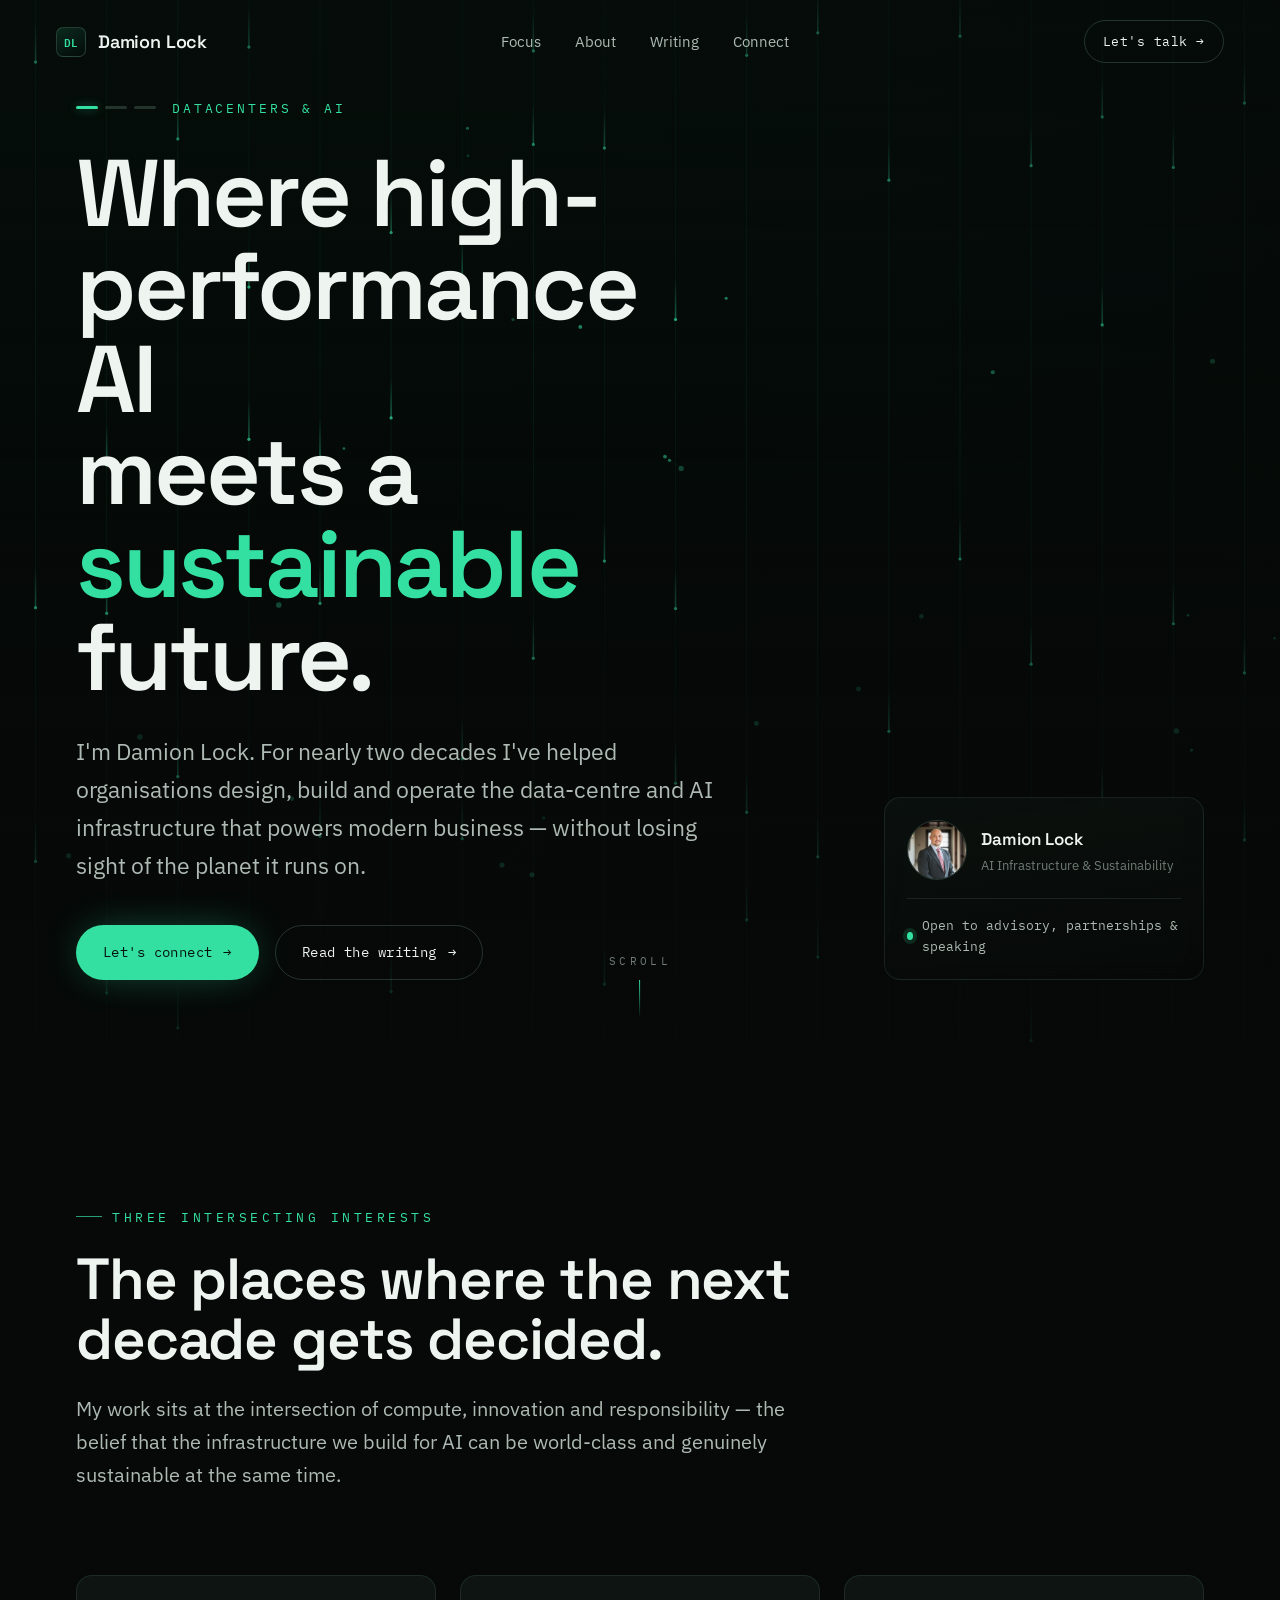
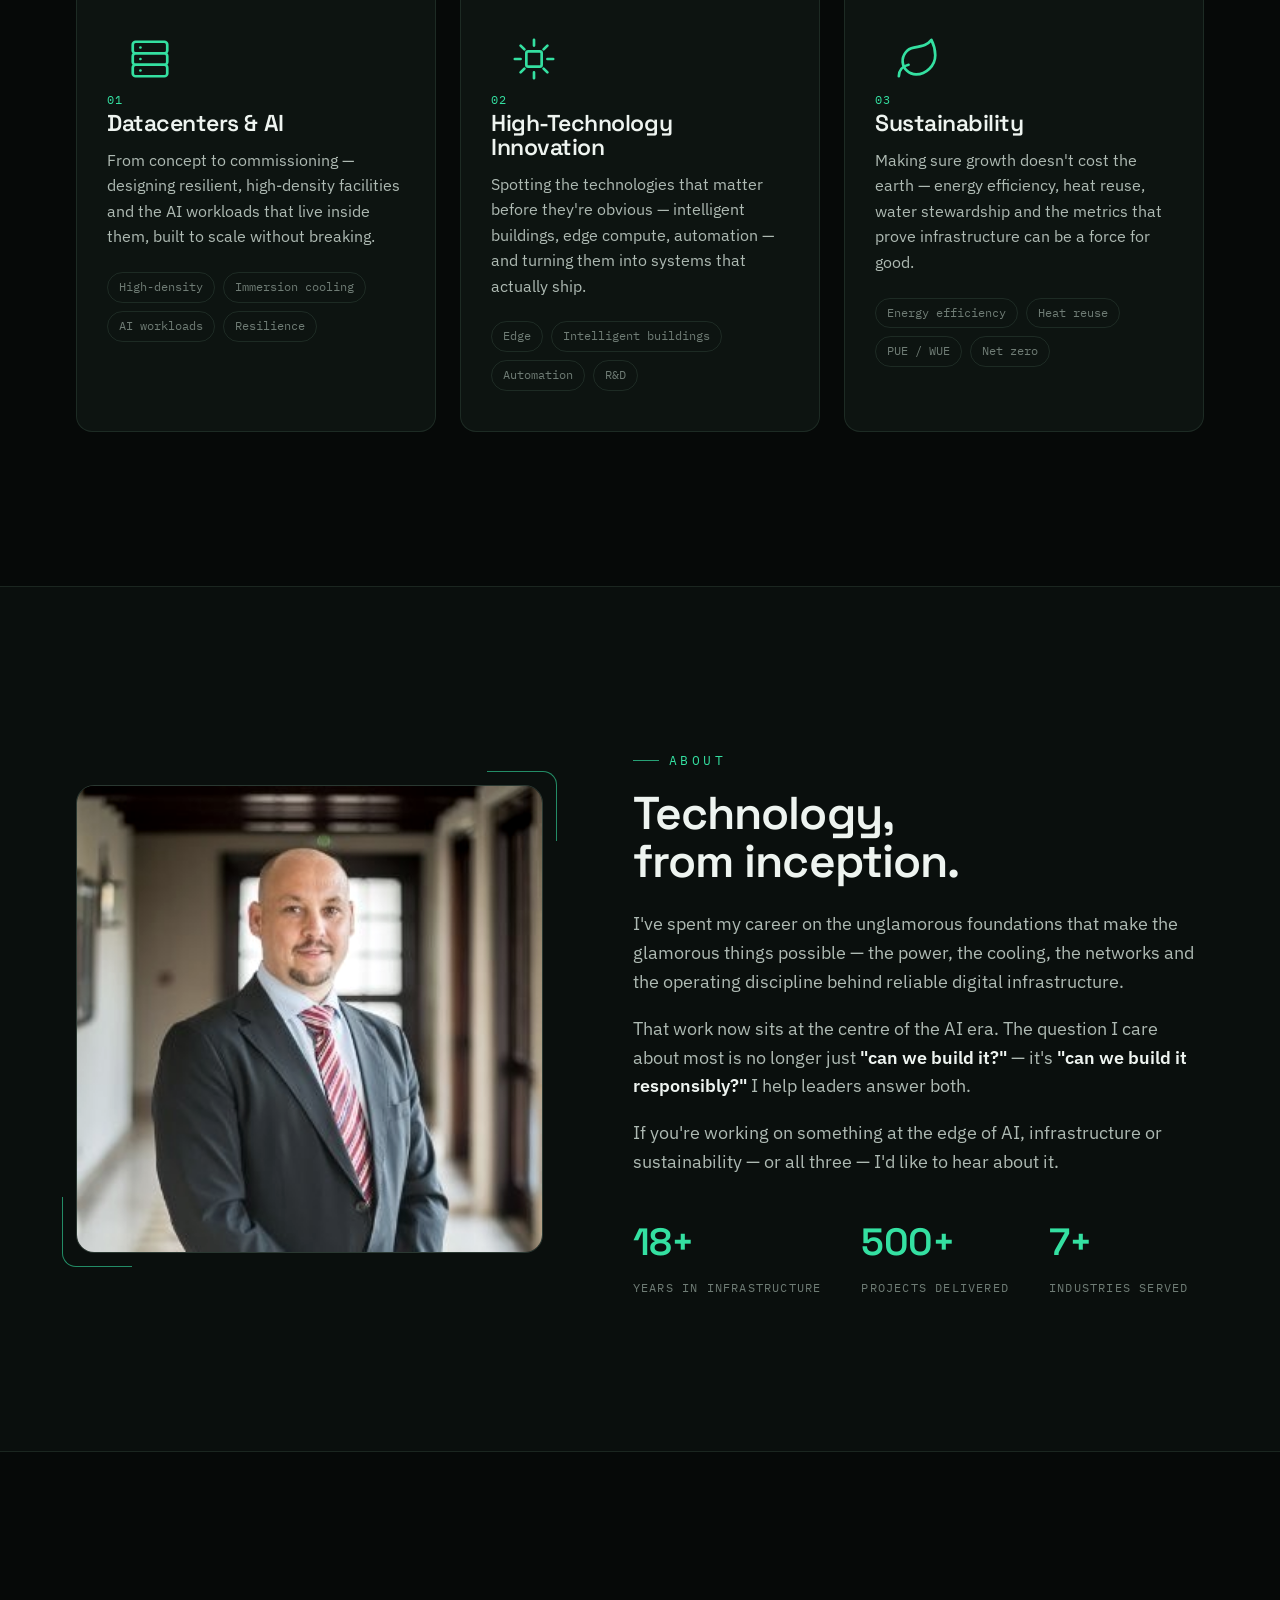
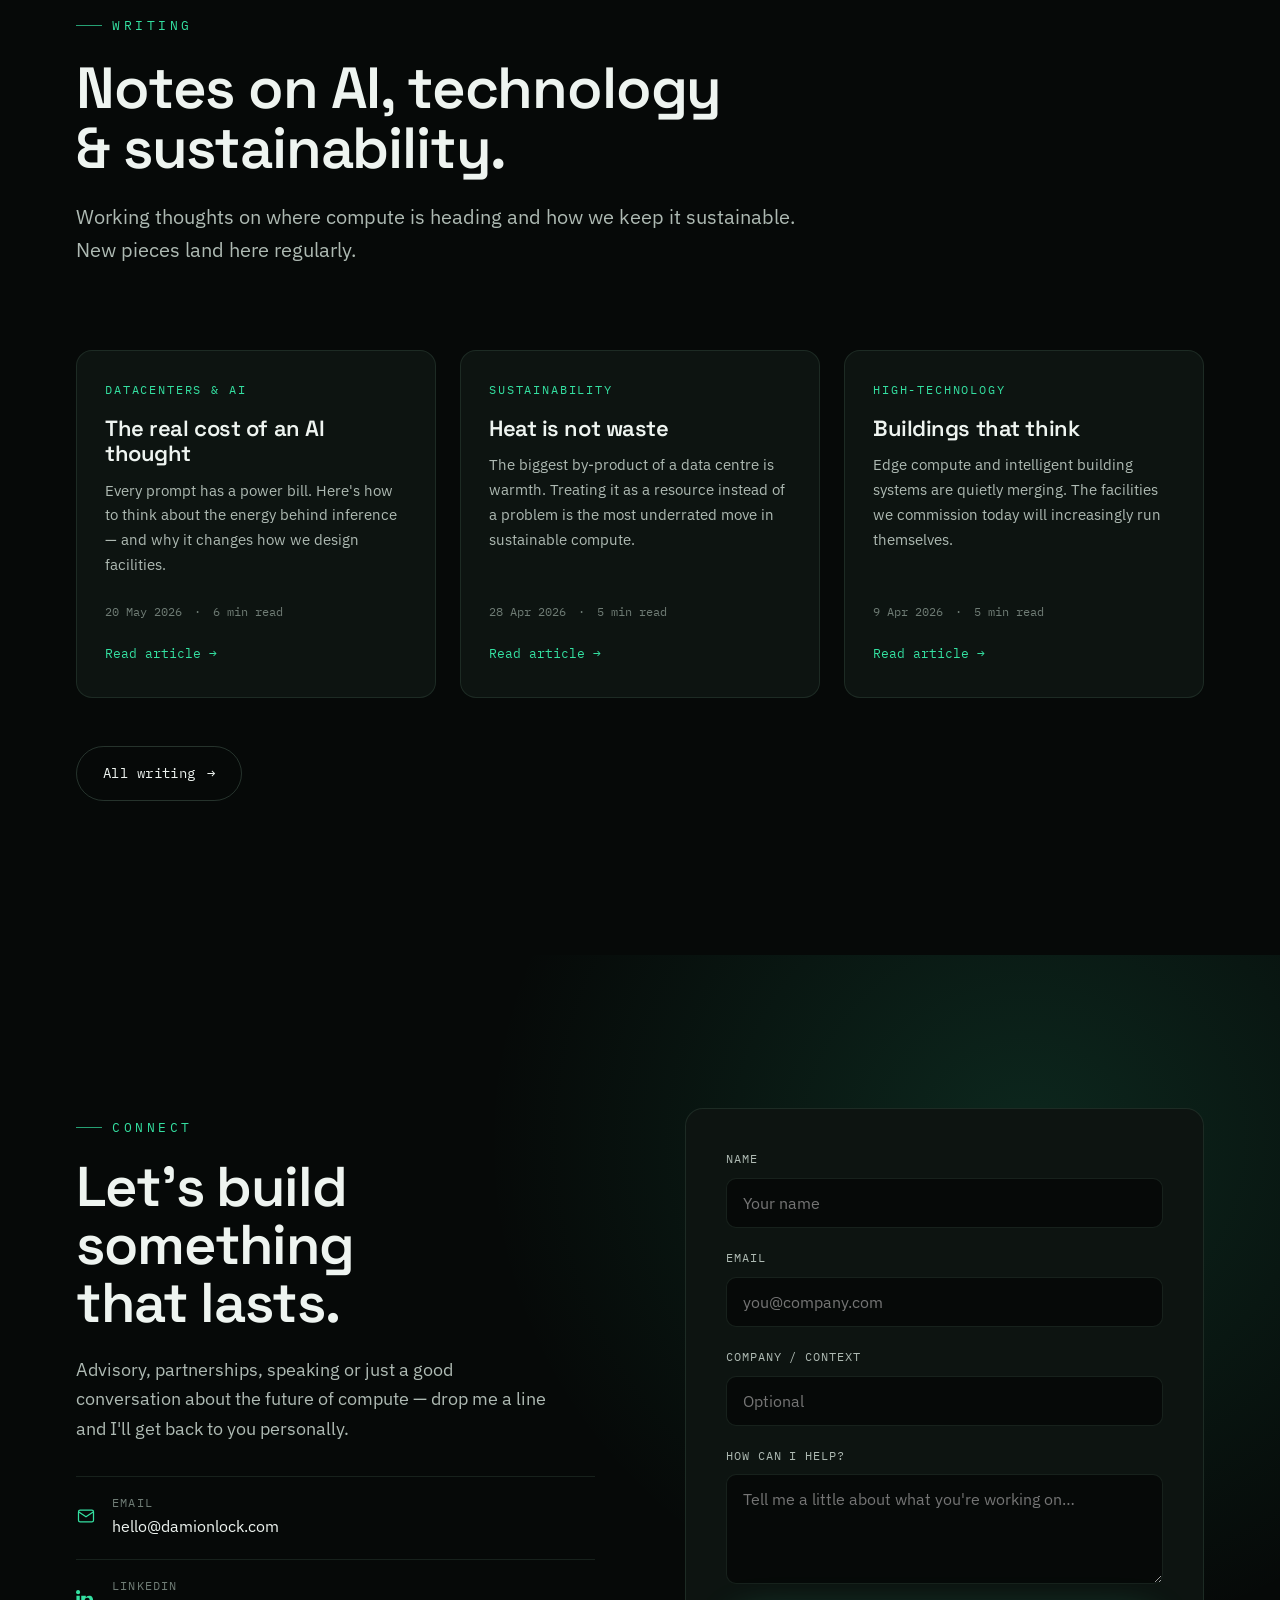
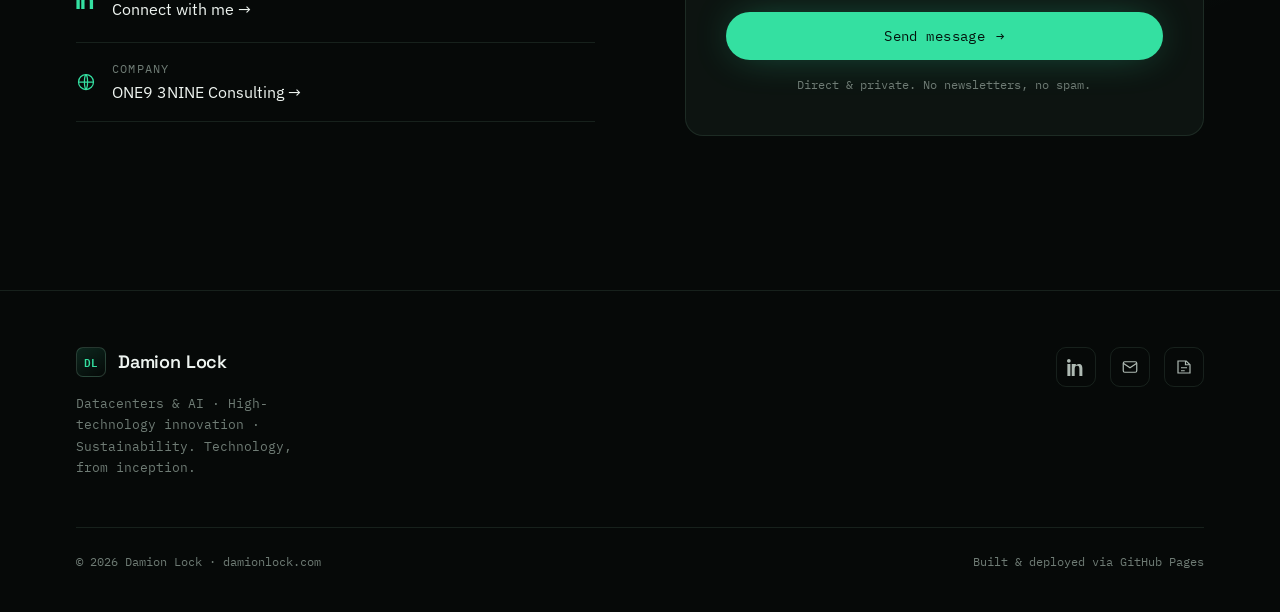
==== index.html @ 7c4ee7f3 "Add files via upload" ====
<!DOCTYPE html>
<html lang="en">
<head>
<meta charset="UTF-8" />
<meta name="viewport" content="width=device-width, initial-scale=1.0" />
<title>Damion Lock — AI Infrastructure & Sustainable Technology</title>
<meta name="description" content="Damion Lock — advisor on Datacenters & AI, high-technology innovation and sustainability. Building the intelligent, sustainable infrastructure behind AI." />
<meta property="og:title" content="Damion Lock — AI Infrastructure & Sustainable Technology" />
<meta property="og:description" content="Where high-performance AI meets a sustainable future." />
<meta property="og:type" content="website" />
<link rel="preconnect" href="https://fonts.googleapis.com" />
<link rel="preconnect" href="https://fonts.gstatic.com" crossorigin />
<link href="https://fonts.googleapis.com/css2?family=Space+Grotesk:wght@400;500;600;700&family=IBM+Plex+Sans:wght@400;500;600&family=IBM+Plex+Mono:wght@400;500&display=swap" rel="stylesheet" />
<link rel="stylesheet" href="css/style.css" />
</head>
<body>

<!-- ============ NAV ============ -->
<nav class="nav">
  <a class="brand" href="index.html" aria-label="Damion Lock home">
    <span class="mark"></span>
    Damion Lock
  </a>
  <div class="nav-links">
    <a href="#focus">Focus</a>
    <a href="#about">About</a>
    <a href="blog.html">Writing</a>
    <a href="#contact">Connect</a>
  </div>
  <a class="nav-cta" href="#contact">Let's talk →</a>
</nav>

<!-- ============ HERO ============ -->
<header class="hero" data-screen-label="Hero">
  <canvas id="scene"></canvas>
  <div class="hero-inner wrap">
    <div class="hero-grid">
      <div class="hero-lead">
        <div class="theme-ticker">
          <span class="theme-dots" id="themeDots"></span>
          <span class="theme-label" id="themeLabel"><span>Datacenters &amp; AI</span></span>
        </div>
        <h1>Where high-performance AI<br />meets a <span class="accent">sustainable</span> future.</h1>
        <p class="lede">I'm Damion Lock. For nearly two decades I've helped organisations design, build and operate the data-centre and AI infrastructure that powers modern business — without losing sight of the planet it runs on.</p>
        <div class="hero-cta">
          <a class="btn btn-primary" href="#contact">Let's connect <span class="arr">→</span></a>
          <a class="btn btn-ghost" href="blog.html">Read the writing <span class="arr">→</span></a>
        </div>
      </div>
      <aside class="hero-card">
        <div class="pic">
          <img src="assets/damion-lock.jpg" alt="Damion Lock" />
          <div>
            <div class="nm">Damion Lock</div>
            <div class="rl">AI Infrastructure &amp; Sustainability</div>
          </div>
        </div>
        <div class="status"><span class="dot"></span> Open to advisory, partnerships &amp; speaking</div>
      </aside>
    </div>
  </div>
  <div class="scroll-hint">Scroll<span class="ln"></span></div>
</header>

<!-- ============ FOCUS / PILLARS ============ -->
<section class="section" id="focus">
  <div class="wrap">
    <div class="section-head reveal">
      <span class="eyebrow">Three intersecting interests</span>
      <h2>The places where the next decade gets decided.</h2>
      <p>My work sits at the intersection of compute, innovation and responsibility — the belief that the infrastructure we build for AI can be world-class and genuinely sustainable at the same time.</p>
    </div>
    <div class="pillars-grid">
      <article class="pillar reveal">
        <span class="ix">01</span>
        <svg class="ic" viewBox="0 0 24 24" fill="none" stroke="currentColor" stroke-width="1.4" stroke-linecap="round" stroke-linejoin="round"><rect x="3" y="3" width="18" height="6" rx="1.5"/><rect x="3" y="9" width="18" height="6" rx="1.5"/><rect x="3" y="15" width="18" height="6" rx="1.5"/><line x1="7" y1="6" x2="7" y2="6"/><line x1="7" y1="12" x2="7" y2="12"/><line x1="7" y1="18" x2="7" y2="18"/></svg>
        <h3>Datacenters &amp; AI</h3>
        <p>From concept to commissioning — designing resilient, high-density facilities and the AI workloads that live inside them, built to scale without breaking.</p>
        <div class="tags"><span>High-density</span><span>Immersion cooling</span><span>AI workloads</span><span>Resilience</span></div>
      </article>
      <article class="pillar reveal">
        <span class="ix">02</span>
        <svg class="ic" viewBox="0 0 24 24" fill="none" stroke="currentColor" stroke-width="1.4" stroke-linecap="round" stroke-linejoin="round"><rect x="8" y="8" width="8" height="8" rx="1"/><path d="M12 2v3M12 19v3M2 12h3M19 12h3M5 5l2 2M17 17l2 2M19 5l-2 2M7 17l-2 2"/></svg>
        <h3>High-Technology Innovation</h3>
        <p>Spotting the technologies that matter before they're obvious — intelligent buildings, edge compute, automation — and turning them into systems that actually ship.</p>
        <div class="tags"><span>Edge</span><span>Intelligent buildings</span><span>Automation</span><span>R&amp;D</span></div>
      </article>
      <article class="pillar reveal">
        <span class="ix">03</span>
        <svg class="ic" viewBox="0 0 24 24" fill="none" stroke="currentColor" stroke-width="1.4" stroke-linecap="round" stroke-linejoin="round"><path d="M11 20A7 7 0 0 1 9.8 6.1C15.5 5 17 4.48 19 2c1 2 2 4.18 2 8 0 5.5-4.78 10-10 10z"/><path d="M2 21c0-3 1.85-5.36 5.08-6"/></svg>
        <h3>Sustainability</h3>
        <p>Making sure growth doesn't cost the earth — energy efficiency, heat reuse, water stewardship and the metrics that prove infrastructure can be a force for good.</p>
        <div class="tags"><span>Energy efficiency</span><span>Heat reuse</span><span>PUE / WUE</span><span>Net zero</span></div>
      </article>
    </div>
  </div>
</section>

<!-- ============ ABOUT ============ -->
<section class="section about" id="about">
  <div class="wrap">
    <div class="about-grid">
      <div class="about-portrait reveal">
        <img src="assets/damion-lock.jpg" alt="Damion Lock" />
        <span class="frame"></span><span class="frame bl"></span>
      </div>
      <div class="about-body reveal">
        <span class="eyebrow">About</span>
        <h2>Technology, from inception.</h2>
        <p>I've spent my career on the unglamorous foundations that make the glamorous things possible — the power, the cooling, the networks and the operating discipline behind reliable digital infrastructure.</p>
        <p>That work now sits at the centre of the AI era. The question I care about most is no longer just <strong>"can we build it?"</strong> — it's <strong>"can we build it responsibly?"</strong> I help leaders answer both.</p>
        <p>If you're working on something at the edge of AI, infrastructure or sustainability — or all three — I'd like to hear about it.</p>
        <div class="about-stats">
          <div class="st"><div class="n">18+</div><div class="l">Years in infrastructure</div></div>
          <div class="st"><div class="n">500+</div><div class="l">Projects delivered</div></div>
          <div class="st"><div class="n">7+</div><div class="l">Industries served</div></div>
        </div>
      </div>
    </div>
  </div>
</section>

<!-- ============ WRITING / BLOG TEASER ============ -->
<section class="section" id="writing">
  <div class="wrap">
    <div class="section-head reveal">
      <span class="eyebrow">Writing</span>
      <h2>Notes on AI, technology &amp; sustainability.</h2>
      <p>Working thoughts on where compute is heading and how we keep it sustainable. New pieces land here regularly.</p>
    </div>
    <div class="posts-grid" id="postTeaser"></div>
    <div style="margin-top:48px" class="reveal">
      <a class="btn btn-ghost" href="blog.html">All writing <span class="arr">→</span></a>
    </div>
  </div>
</section>

<!-- ============ CONTACT ============ -->
<section class="section contact" id="contact">
  <div class="wrap">
    <div class="contact-grid">
      <div class="contact-lead reveal">
        <span class="eyebrow">Connect</span>
        <h2>Let's build something that lasts.</h2>
        <p>Advisory, partnerships, speaking or just a good conversation about the future of compute — drop me a line and I'll get back to you personally.</p>
        <div class="contact-channels">
          <a class="channel" href="mailto:hello@damionlock.com">
            <svg class="ic" viewBox="0 0 24 24" fill="none" stroke="currentColor" stroke-width="1.5"><rect x="3" y="5" width="18" height="14" rx="2"/><path d="m3 7 9 6 9-6"/></svg>
            <div><div class="k">Email</div><div class="v">hello@damionlock.com</div></div>
          </a>
          <a class="channel" href="https://www.linkedin.com/" target="_blank" rel="noopener">
            <svg class="ic" viewBox="0 0 24 24" fill="currentColor"><path d="M4.98 3.5A2.5 2.5 0 1 1 0 3.5a2.5 2.5 0 0 1 4.98 0zM.5 8h4V24h-4V8zM8 8h3.8v2.2h.05c.53-1 1.83-2.2 3.77-2.2C19.6 8 20.5 10.5 20.5 14v10h-4v-8.8c0-2.1-.04-4.8-2.9-4.8-2.9 0-3.35 2.3-3.35 4.65V24H6.3V8z"/></svg>
            <div><div class="k">LinkedIn</div><div class="v">Connect with me →</div></div>
          </a>
          <a class="channel" href="https://one93nine.com" target="_blank" rel="noopener">
            <svg class="ic" viewBox="0 0 24 24" fill="none" stroke="currentColor" stroke-width="1.5"><circle cx="12" cy="12" r="9"/><path d="M3 12h18M12 3c2.5 2.5 2.5 15 0 18M12 3c-2.5 2.5-2.5 15 0 18"/></svg>
            <div><div class="k">Company</div><div class="v">ONE9 3NINE Consulting →</div></div>
          </a>
        </div>
      </div>

      <form class="lead-form reveal" id="leadForm" data-endpoint="https://formspree.io/f/YOUR_FORM_ID">
        <div class="field">
          <label for="name">Name</label>
          <input id="name" name="name" type="text" autocomplete="name" required placeholder="Your name" />
        </div>
        <div class="field">
          <label for="email">Email</label>
          <input id="email" name="email" type="email" autocomplete="email" required placeholder="you@company.com" />
        </div>
        <div class="field">
          <label for="company">Company / Context</label>
          <input id="company" name="company" type="text" placeholder="Optional" />
        </div>
        <div class="field">
          <label for="message">How can I help?</label>
          <textarea id="message" name="message" required placeholder="Tell me a little about what you're working on…"></textarea>
        </div>
        <button class="btn btn-primary" type="submit">Send message <span class="arr">→</span></button>
        <p class="form-status"></p>
        <p class="form-note">Direct &amp; private. No newsletters, no spam.</p>
      </form>
    </div>
  </div>
</section>

<!-- ============ FOOTER ============ -->
<footer class="footer">
  <div class="wrap">
    <div class="footer-grid">
      <div>
        <div class="brand"><span class="mark"></span> Damion Lock</div>
        <p class="tag">Datacenters &amp; AI · High-technology innovation · Sustainability. Technology, from inception.</p>
      </div>
      <div class="footer-soc">
        <a href="https://www.linkedin.com/" target="_blank" rel="noopener" aria-label="LinkedIn"><svg viewBox="0 0 24 24" fill="currentColor"><path d="M4.98 3.5A2.5 2.5 0 1 1 0 3.5a2.5 2.5 0 0 1 4.98 0zM.5 8h4V24h-4V8zM8 8h3.8v2.2h.05c.53-1 1.83-2.2 3.77-2.2C19.6 8 20.5 10.5 20.5 14v10h-4v-8.8c0-2.1-.04-4.8-2.9-4.8-2.9 0-3.35 2.3-3.35 4.65V24H6.3V8z"/></svg></a>
        <a href="mailto:hello@damionlock.com" aria-label="Email"><svg viewBox="0 0 24 24" fill="none" stroke="currentColor" stroke-width="1.6"><rect x="3" y="5" width="18" height="14" rx="2"/><path d="m3 7 9 6 9-6"/></svg></a>
        <a href="blog.html" aria-label="Writing"><svg viewBox="0 0 24 24" fill="none" stroke="currentColor" stroke-width="1.6"><path d="M4 4h11l5 5v11H4z"/><path d="M14 4v5h5"/><path d="M8 13h8M8 17h5"/></svg></a>
      </div>
    </div>
    <div class="footer-bottom">
      <span>© <span id="year">2026</span> Damion Lock · damionlock.com</span>
      <span>Built &amp; deployed via GitHub Pages</span>
    </div>
  </div>
</footer>

<script src="js/posts.js"></script>
<script src="js/scenes.js"></script>
<script src="js/site.js"></script>
</body>
</html>
---- css/style.css ----
/* ============================================================
   damionlock.com — cinematic personal brand
   Brand DNA inherited from ONE9 3NINE: dark base, matrix-green
   accent, "Technology from Inception." Pushed darker + premium.
   ============================================================ */

:root {
  /* base */
  --bg:        #060908;
  --bg-2:      #0a0f0d;
  --bg-elev:   #0d1411;
  --line:      rgba(150, 200, 175, 0.12);
  --line-2:    rgba(150, 200, 175, 0.22);

  /* accent — refined matrix green */
  --accent:    #34e0a1;
  --accent-2:  #1aa873;
  --accent-dim:rgba(52, 224, 161, 0.14);
  --accent-glow: rgba(52, 224, 161, 0.45);

  /* text */
  --ink:       #eef4f0;
  --ink-soft:  #aebab3;
  --ink-mute:  #6f7c75;

  /* type */
  --display: "Space Grotesk", "Segoe UI", sans-serif;
  --body:    "IBM Plex Sans", "Segoe UI", sans-serif;
  --mono:    "IBM Plex Mono", ui-monospace, monospace;

  --maxw: 1240px;
  --ease: cubic-bezier(0.22, 1, 0.36, 1);
}

* { box-sizing: border-box; margin: 0; padding: 0; }

html { scroll-behavior: smooth; }

body {
  background: var(--bg);
  color: var(--ink);
  font-family: var(--body);
  font-size: 17px;
  line-height: 1.65;
  -webkit-font-smoothing: antialiased;
  text-rendering: optimizeLegibility;
  overflow-x: hidden;
}

::selection { background: var(--accent); color: #04130d; }

a { color: inherit; text-decoration: none; }

img { display: block; max-width: 100%; }

/* ---------- shared layout ---------- */
.wrap { width: 100%; max-width: var(--maxw); margin: 0 auto; padding: 0 clamp(20px, 5vw, 56px); }

.eyebrow {
  font-family: var(--mono);
  font-size: 12.5px;
  letter-spacing: 0.28em;
  text-transform: uppercase;
  color: var(--accent);
  display: inline-flex;
  align-items: center;
  gap: 10px;
}
.eyebrow::before {
  content: "";
  width: 26px; height: 1px;
  background: var(--accent);
  opacity: 0.7;
}

h1, h2, h3 { font-family: var(--display); font-weight: 600; line-height: 1.04; letter-spacing: -0.02em; }

.section { position: relative; padding: clamp(90px, 12vw, 160px) 0; }
.section-head { max-width: 720px; margin-bottom: clamp(48px, 7vw, 84px); }
.section-head h2 {
  font-size: clamp(34px, 5vw, 58px);
  margin: 22px 0 0;
  text-wrap: balance;
}
.section-head p { color: var(--ink-soft); font-size: clamp(17px, 2vw, 20px); margin-top: 22px; max-width: 60ch; text-wrap: pretty; }

/* ============================================================
   NAV
   ============================================================ */
.nav {
  position: fixed; inset: 0 0 auto 0; z-index: 60;
  display: flex; align-items: center; justify-content: space-between;
  padding: 20px clamp(20px, 5vw, 56px);
  transition: background .4s var(--ease), backdrop-filter .4s var(--ease), border-color .4s var(--ease);
  border-bottom: 1px solid transparent;
}
.nav.scrolled {
  background: rgba(6, 9, 8, 0.72);
  backdrop-filter: blur(16px) saturate(140%);
  border-bottom: 1px solid var(--line);
}
.brand { display: flex; align-items: center; gap: 12px; font-family: var(--display); font-weight: 600; letter-spacing: -0.01em; font-size: 18px; white-space: nowrap; flex: none; }
.brand .mark {
  width: 30px; height: 30px; flex: none;
  display: grid; place-items: center;
  border: 1px solid var(--line-2);
  border-radius: 7px;
  position: relative;
  background: linear-gradient(150deg, var(--accent-dim), transparent);
}
.brand .mark::after {
  content: "DL";
  font-family: var(--mono); font-size: 11px; font-weight: 600;
  color: var(--accent); letter-spacing: 0.02em;
}
.nav-links { display: flex; align-items: center; gap: 34px; }
.nav-links a { font-size: 14.5px; color: var(--ink-soft); transition: color .2s; position: relative; }
.nav-links a:hover { color: var(--ink); }
.nav-cta {
  font-family: var(--mono); font-size: 13px; letter-spacing: 0.04em;
  padding: 10px 18px; border: 1px solid var(--line-2); border-radius: 999px;
  color: var(--ink) !important; transition: all .25s var(--ease);
}
.nav-cta:hover { border-color: var(--accent); color: var(--accent) !important; box-shadow: 0 0 24px -8px var(--accent-glow); }
.nav-burger { display: none; }

/* ============================================================
   HERO — cinematic cycling canvas
   ============================================================ */
.hero { position: relative; min-height: 100svh; display: flex; align-items: center; overflow: hidden; padding: 96px 0 64px; }
#scene { position: absolute; inset: 0; width: 100%; height: 100%; z-index: 0; }
.hero::after {
  content: ""; position: absolute; inset: 0; z-index: 1; pointer-events: none;
  background:
    radial-gradient(120% 90% at 15% 30%, transparent 30%, rgba(6,9,8,0.55) 100%),
    linear-gradient(180deg, rgba(6,9,8,0.55) 0%, rgba(6,9,8,0.15) 35%, rgba(6,9,8,0.78) 100%);
}
.hero-inner { position: relative; z-index: 2; width: 100%; }
.hero-grid { display: grid; grid-template-columns: 1.5fr 1fr; gap: 40px; align-items: end; }

.theme-ticker { display: flex; align-items: center; gap: 16px; margin-bottom: 30px; height: 22px; }
.theme-dots { display: flex; gap: 7px; }
.theme-dots i {
  width: 22px; height: 3px; border-radius: 2px; background: var(--line-2); display: block;
  transition: background .5s var(--ease);
}
.theme-dots i.on { background: var(--accent); box-shadow: 0 0 10px var(--accent-glow); }
.theme-label {
  font-family: var(--mono); font-size: 13px; letter-spacing: 0.22em; text-transform: uppercase;
  color: var(--accent);
  position: relative; overflow: hidden; height: 18px;
}
.theme-label span {
  display: block;
  animation: labelIn .6s var(--ease);
}
@keyframes labelIn { from { transform: translateY(110%); opacity: 0; } to { transform: translateY(0); opacity: 1; } }

.hero h1 {
  font-size: clamp(44px, 7.4vw, 104px);
  line-height: 0.98;
  letter-spacing: -0.03em;
  text-wrap: balance;
}
.hero h1 .accent { color: var(--accent); }
.hero .lede {
  margin-top: 28px; max-width: 52ch;
  font-size: clamp(18px, 2.1vw, 23px);
  color: var(--ink-soft);
  text-wrap: pretty;
}
.hero-cta { display: flex; flex-wrap: wrap; gap: 16px; margin-top: 40px; }

.btn {
  display: inline-flex; align-items: center; gap: 11px;
  font-family: var(--mono); font-size: 14px; letter-spacing: 0.03em;
  padding: 15px 26px; border-radius: 999px;
  transition: all .28s var(--ease); cursor: pointer; border: 1px solid transparent;
}
.btn .arr { transition: transform .28s var(--ease); }
.btn:hover .arr { transform: translateX(4px); }
.btn-primary { background: var(--accent); color: #04130d; box-shadow: 0 0 40px -10px var(--accent-glow); }
.btn-primary:hover { box-shadow: 0 0 50px -6px var(--accent-glow); transform: translateY(-2px); }
.btn-ghost { border-color: var(--line-2); color: var(--ink); }
.btn-ghost:hover { border-color: var(--accent); color: var(--accent); }

/* hero side card — portrait + status */
.hero-card {
  border: 1px solid var(--line); border-radius: 16px;
  background: linear-gradient(170deg, rgba(13,20,17,0.7), rgba(6,9,8,0.5));
  backdrop-filter: blur(10px);
  padding: 22px; max-width: 320px; margin-left: auto;
}
.hero-card .pic { display: flex; align-items: center; gap: 14px; }
.hero-card .pic img { width: 60px; height: 60px; border-radius: 50%; object-fit: cover; border: 1px solid var(--line-2); }
.hero-card .pic .nm { font-family: var(--display); font-weight: 600; font-size: 17px; }
.hero-card .pic .rl { font-size: 13px; color: var(--ink-mute); margin-top: 2px; }
.hero-card .status { display: flex; align-items: center; gap: 9px; margin-top: 18px; padding-top: 16px; border-top: 1px solid var(--line); font-family: var(--mono); font-size: 12.5px; color: var(--ink-soft); }
.hero-card .status .dot { width: 8px; height: 8px; border-radius: 50%; background: var(--accent); box-shadow: 0 0 0 4px var(--accent-dim); animation: pulse 2.4s infinite; }
@keyframes pulse { 0%,100% { box-shadow: 0 0 0 4px var(--accent-dim); } 50% { box-shadow: 0 0 0 8px transparent; } }

.scroll-hint {
  position: absolute; bottom: 26px; left: 50%; transform: translateX(-50%); z-index: 2;
  font-family: var(--mono); font-size: 11px; letter-spacing: 0.3em; text-transform: uppercase; color: var(--ink-mute);
  display: flex; flex-direction: column; align-items: center; gap: 10px;
}
.scroll-hint .ln { width: 1px; height: 38px; background: linear-gradient(var(--accent), transparent); animation: scrolly 2s infinite; transform-origin: top; }
@keyframes scrolly { 0% { transform: scaleY(0); } 40% { transform: scaleY(1); } 100% { transform: scaleY(0); transform-origin: bottom; } }

/* ============================================================
   PILLARS
   ============================================================ */
.pillars-grid { display: grid; grid-template-columns: repeat(3, 1fr); gap: 24px; }
.pillar {
  position: relative; border: 1px solid var(--line); border-radius: 16px;
  padding: 36px 30px 40px; background: var(--bg-elev); overflow: hidden;
  transition: border-color .35s var(--ease), transform .35s var(--ease);
}
.pillar:hover { border-color: var(--line-2); transform: translateY(-4px); }
.pillar::before {
  content: ""; position: absolute; inset: 0; opacity: 0; transition: opacity .4s;
  background: radial-gradient(80% 60% at 50% 0%, var(--accent-dim), transparent 70%);
}
.pillar:hover::before { opacity: 1; }
.pillar .ix { font-family: var(--mono); font-size: 12px; color: var(--accent); letter-spacing: 0.1em; }
.pillar .ic { width: 46px; height: 46px; margin: 24px 0 22px; color: var(--accent); }
.pillar h3 { font-size: 23px; margin-bottom: 12px; }
.pillar p { color: var(--ink-soft); font-size: 15.5px; }
.pillar .tags { display: flex; flex-wrap: wrap; gap: 8px; margin-top: 22px; }
.pillar .tags span { font-family: var(--mono); font-size: 11.5px; color: var(--ink-mute); border: 1px solid var(--line); border-radius: 999px; padding: 5px 11px; }

/* ============================================================
   ABOUT
   ============================================================ */
.about { background: var(--bg-2); border-top: 1px solid var(--line); border-bottom: 1px solid var(--line); }
.about-grid { display: grid; grid-template-columns: 0.9fr 1.1fr; gap: clamp(40px, 7vw, 90px); align-items: center; }
.about-portrait { position: relative; }
.about-portrait img { width: 100%; border-radius: 18px; border: 1px solid var(--line-2); filter: grayscale(0.15) contrast(1.05); }
.about-portrait .frame { position: absolute; inset: -14px -14px auto auto; width: 70px; height: 70px; border-top: 1px solid var(--accent); border-right: 1px solid var(--accent); opacity: 0.6; border-radius: 0 14px 0 0; }
.about-portrait .frame.bl { inset: auto auto -14px -14px; border: none; border-bottom: 1px solid var(--accent); border-left: 1px solid var(--accent); border-radius: 0 0 0 14px; }
.about-body h2 { font-size: clamp(30px, 4vw, 46px); margin: 20px 0 24px; text-wrap: balance; }
.about-body p { color: var(--ink-soft); margin-bottom: 18px; font-size: 17.5px; text-wrap: pretty; }
.about-body p strong { color: var(--ink); font-weight: 600; }
.about-stats { display: flex; gap: 40px; margin-top: 34px; flex-wrap: wrap; }
.about-stats .st .n { font-family: var(--display); font-size: 38px; font-weight: 600; color: var(--accent); letter-spacing: -0.02em; }
.about-stats .st .l { font-family: var(--mono); font-size: 12px; letter-spacing: 0.1em; text-transform: uppercase; color: var(--ink-mute); margin-top: 4px; }

/* ============================================================
   BLOG TEASER + LIST
   ============================================================ */
.posts-grid { display: grid; grid-template-columns: repeat(3, 1fr); gap: 24px; }
.post-card {
  display: flex; flex-direction: column; height: 100%;
  border: 1px solid var(--line); border-radius: 16px; background: var(--bg-elev);
  padding: 30px 28px 32px; transition: all .35s var(--ease); cursor: pointer;
}
.post-card:hover { border-color: var(--accent); transform: translateY(-4px); }
.post-card .topic { font-family: var(--mono); font-size: 11.5px; letter-spacing: 0.16em; text-transform: uppercase; color: var(--accent); }
.post-card h3 { font-size: 22px; margin: 16px 0 12px; line-height: 1.15; }
.post-card .ex { color: var(--ink-soft); font-size: 15px; flex: 1; }
.post-card .meta { display: flex; align-items: center; gap: 12px; margin-top: 24px; font-family: var(--mono); font-size: 12px; color: var(--ink-mute); }
.post-card .read { margin-top: 22px; font-family: var(--mono); font-size: 13px; color: var(--accent); display: inline-flex; align-items: center; gap: 8px; }
.post-card .read .arr { transition: transform .28s var(--ease); }
.post-card:hover .read .arr { transform: translateX(4px); }

/* ============================================================
   CONTACT
   ============================================================ */
.contact { position: relative; overflow: hidden; }
.contact::before {
  content: ""; position: absolute; inset: 0; z-index: 0;
  background: radial-gradient(70% 90% at 80% 20%, var(--accent-dim), transparent 60%);
  pointer-events: none;
}
.contact-grid { position: relative; z-index: 1; display: grid; grid-template-columns: 1fr 1fr; gap: clamp(40px, 7vw, 90px); align-items: start; }
.contact-lead h2 { font-size: clamp(34px, 5vw, 56px); margin: 20px 0 22px; text-wrap: balance; }
.contact-lead p { color: var(--ink-soft); font-size: 18px; max-width: 44ch; margin-bottom: 32px; text-wrap: pretty; }
.contact-channels { display: flex; flex-direction: column; gap: 4px; }
.channel { display: flex; align-items: center; gap: 16px; padding: 16px 0; border-top: 1px solid var(--line); transition: padding .25s var(--ease); }
.channel:hover { padding-left: 8px; }
.channel:last-child { border-bottom: 1px solid var(--line); }
.channel .ic { width: 20px; height: 20px; color: var(--accent); flex: none; }
.channel .k { font-family: var(--mono); font-size: 12px; letter-spacing: 0.1em; text-transform: uppercase; color: var(--ink-mute); }
.channel .v { font-size: 16px; color: var(--ink); }
.channel .v:hover { color: var(--accent); }

form.lead-form { border: 1px solid var(--line); border-radius: 18px; background: var(--bg-elev); padding: clamp(28px, 4vw, 40px); }
.field { margin-bottom: 20px; }
.field label { display: block; font-family: var(--mono); font-size: 12px; letter-spacing: 0.08em; text-transform: uppercase; color: var(--ink-soft); margin-bottom: 9px; }
.field input, .field textarea {
  width: 100%; background: var(--bg); border: 1px solid var(--line); border-radius: 10px;
  padding: 14px 16px; color: var(--ink); font-family: var(--body); font-size: 15.5px; transition: border-color .2s, box-shadow .2s;
}
.field input:focus, .field textarea:focus { outline: none; border-color: var(--accent); box-shadow: 0 0 0 3px var(--accent-dim); }
.field textarea { resize: vertical; min-height: 110px; }
form.lead-form .btn-primary { width: 100%; justify-content: center; border: none; }
.form-note { font-family: var(--mono); font-size: 11.5px; color: var(--ink-mute); margin-top: 16px; text-align: center; }
.form-status { font-family: var(--mono); font-size: 13px; margin-top: 14px; text-align: center; display: none; }
.form-status.ok { display: block; color: var(--accent); }
.form-status.err { display: block; color: #ff7a6b; }

/* ============================================================
   FOOTER
   ============================================================ */
.footer { border-top: 1px solid var(--line); padding: 56px 0 40px; }
.footer-grid { display: flex; justify-content: space-between; align-items: flex-start; gap: 40px; flex-wrap: wrap; }
.footer .brand { margin-bottom: 16px; }
.footer .tag { font-family: var(--mono); font-size: 13px; color: var(--ink-mute); max-width: 30ch; }
.footer-soc { display: flex; gap: 14px; }
.footer-soc a { width: 40px; height: 40px; border: 1px solid var(--line); border-radius: 10px; display: grid; place-items: center; color: var(--ink-soft); transition: all .25s var(--ease); }
.footer-soc a:hover { border-color: var(--accent); color: var(--accent); transform: translateY(-3px); }
.footer-soc svg { width: 18px; height: 18px; }
.footer-bottom { display: flex; justify-content: space-between; align-items: center; margin-top: 48px; padding-top: 24px; border-top: 1px solid var(--line); font-family: var(--mono); font-size: 12px; color: var(--ink-mute); flex-wrap: wrap; gap: 12px; }

/* ============================================================
   REVEAL ANIM
   ============================================================ */
.reveal { opacity: 0; transform: translateY(28px); transition: opacity .8s var(--ease), transform .8s var(--ease); }
.reveal.in { opacity: 1; transform: none; }

/* ============================================================
   BLOG PAGES
   ============================================================ */
.blog-hero { padding: 150px 0 60px; border-bottom: 1px solid var(--line); position: relative; }
.blog-hero h1 { font-size: clamp(40px, 6vw, 76px); margin: 22px 0 0; }
.blog-hero p { color: var(--ink-soft); font-size: 19px; margin-top: 20px; max-width: 56ch; }
.filters { display: flex; gap: 10px; flex-wrap: wrap; margin-top: 40px; }
.filters button {
  font-family: var(--mono); font-size: 12.5px; letter-spacing: 0.05em;
  padding: 9px 18px; border-radius: 999px; border: 1px solid var(--line-2);
  background: transparent; color: var(--ink-soft); cursor: pointer; transition: all .22s var(--ease);
}
.filters button:hover { color: var(--ink); border-color: var(--accent); }
.filters button.active { background: var(--accent); color: #04130d; border-color: var(--accent); }

.blog-list { padding: 70px 0 120px; }

/* article reader */
.article { padding: 140px 0 120px; }
.article-wrap { max-width: 760px; margin: 0 auto; }
.article .back { font-family: var(--mono); font-size: 13px; color: var(--ink-soft); display: inline-flex; gap: 8px; align-items: center; margin-bottom: 40px; transition: color .2s; }
.article .back:hover { color: var(--accent); }
.article .topic { font-family: var(--mono); font-size: 12.5px; letter-spacing: 0.16em; text-transform: uppercase; color: var(--accent); }
.article h1 { font-size: clamp(34px, 5vw, 56px); margin: 18px 0 20px; line-height: 1.05; text-wrap: balance; }
.article .a-meta { font-family: var(--mono); font-size: 13px; color: var(--ink-mute); display: flex; gap: 14px; padding-bottom: 32px; border-bottom: 1px solid var(--line); margin-bottom: 44px; }
.prose { font-size: 18.5px; line-height: 1.8; color: var(--ink-soft); }
.prose h2 { font-size: 30px; color: var(--ink); margin: 50px 0 18px; }
.prose h3 { font-size: 23px; color: var(--ink); margin: 38px 0 14px; }
.prose p { margin-bottom: 24px; text-wrap: pretty; }
.prose a { color: var(--accent); text-decoration: underline; text-underline-offset: 3px; }
.prose ul, .prose ol { margin: 0 0 24px 22px; }
.prose li { margin-bottom: 10px; }
.prose blockquote { border-left: 2px solid var(--accent); padding: 4px 0 4px 24px; margin: 30px 0; color: var(--ink); font-style: italic; }
.prose code { font-family: var(--mono); font-size: 0.88em; background: var(--bg-elev); border: 1px solid var(--line); padding: 2px 7px; border-radius: 5px; color: var(--accent); }
.prose pre { background: var(--bg-elev); border: 1px solid var(--line); border-radius: 12px; padding: 22px; overflow-x: auto; margin-bottom: 24px; }
.prose pre code { border: none; background: none; padding: 0; color: var(--ink-soft); }
.prose strong { color: var(--ink); }
.prose img { border-radius: 12px; border: 1px solid var(--line); margin: 30px 0; }
.prose hr { border: none; border-top: 1px solid var(--line); margin: 44px 0; }

.empty-state { text-align: center; padding: 80px 0; color: var(--ink-mute); font-family: var(--mono); font-size: 14px; }

/* ============================================================
   RESPONSIVE
   ============================================================ */
@media (max-width: 940px) {
  .hero-grid { grid-template-columns: 1fr; gap: 36px; }
  .hero-card { margin-left: 0; max-width: 100%; }
  .pillars-grid { grid-template-columns: 1fr; }
  .posts-grid { grid-template-columns: 1fr; }
  .about-grid { grid-template-columns: 1fr; }
  .about-portrait { max-width: 360px; }
  .contact-grid { grid-template-columns: 1fr; }
  .nav-links { display: none; }
}
@media (max-width: 560px) {
  body { font-size: 16px; }
  .footer-bottom { flex-direction: column; align-items: flex-start; }
}

@media (prefers-reduced-motion: reduce) {
  *, *::before, *::after { animation-duration: .001ms !important; transition-duration: .001ms !important; }
  .reveal { opacity: 1; transform: none; }
}
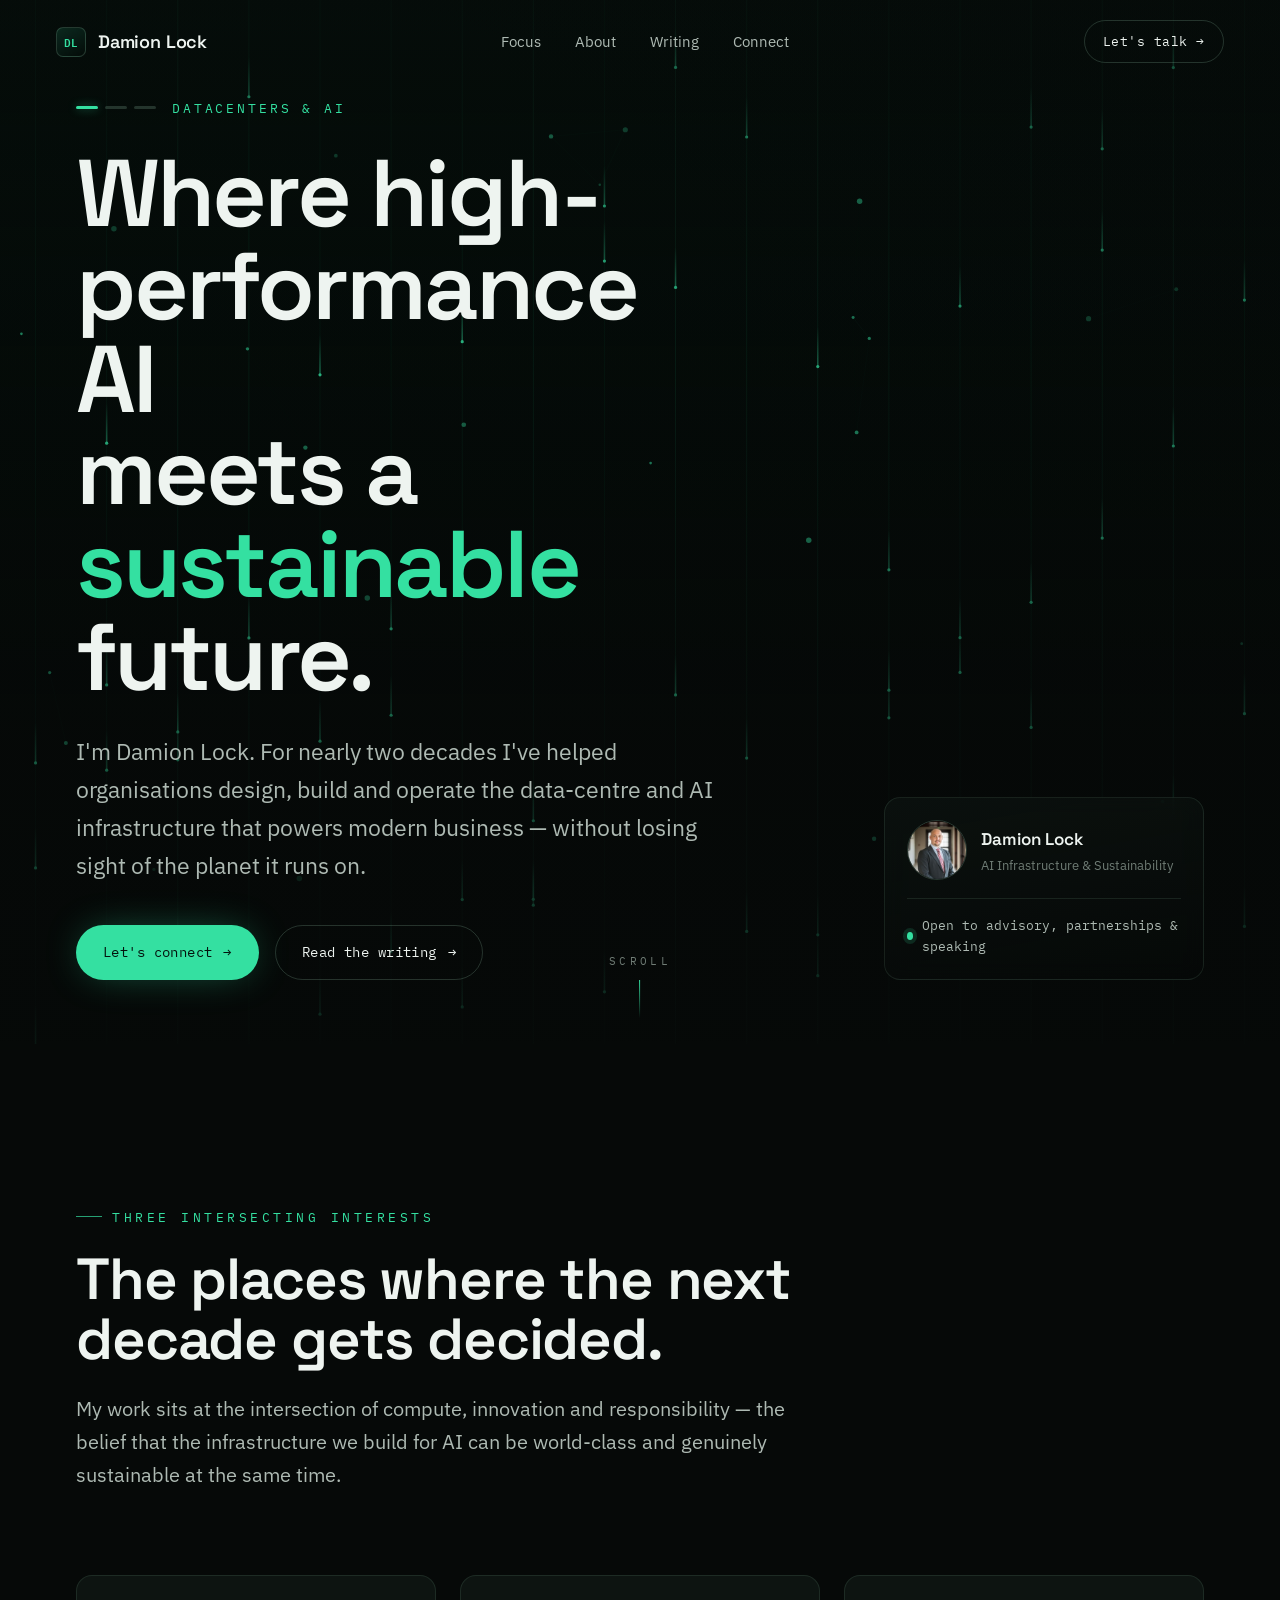
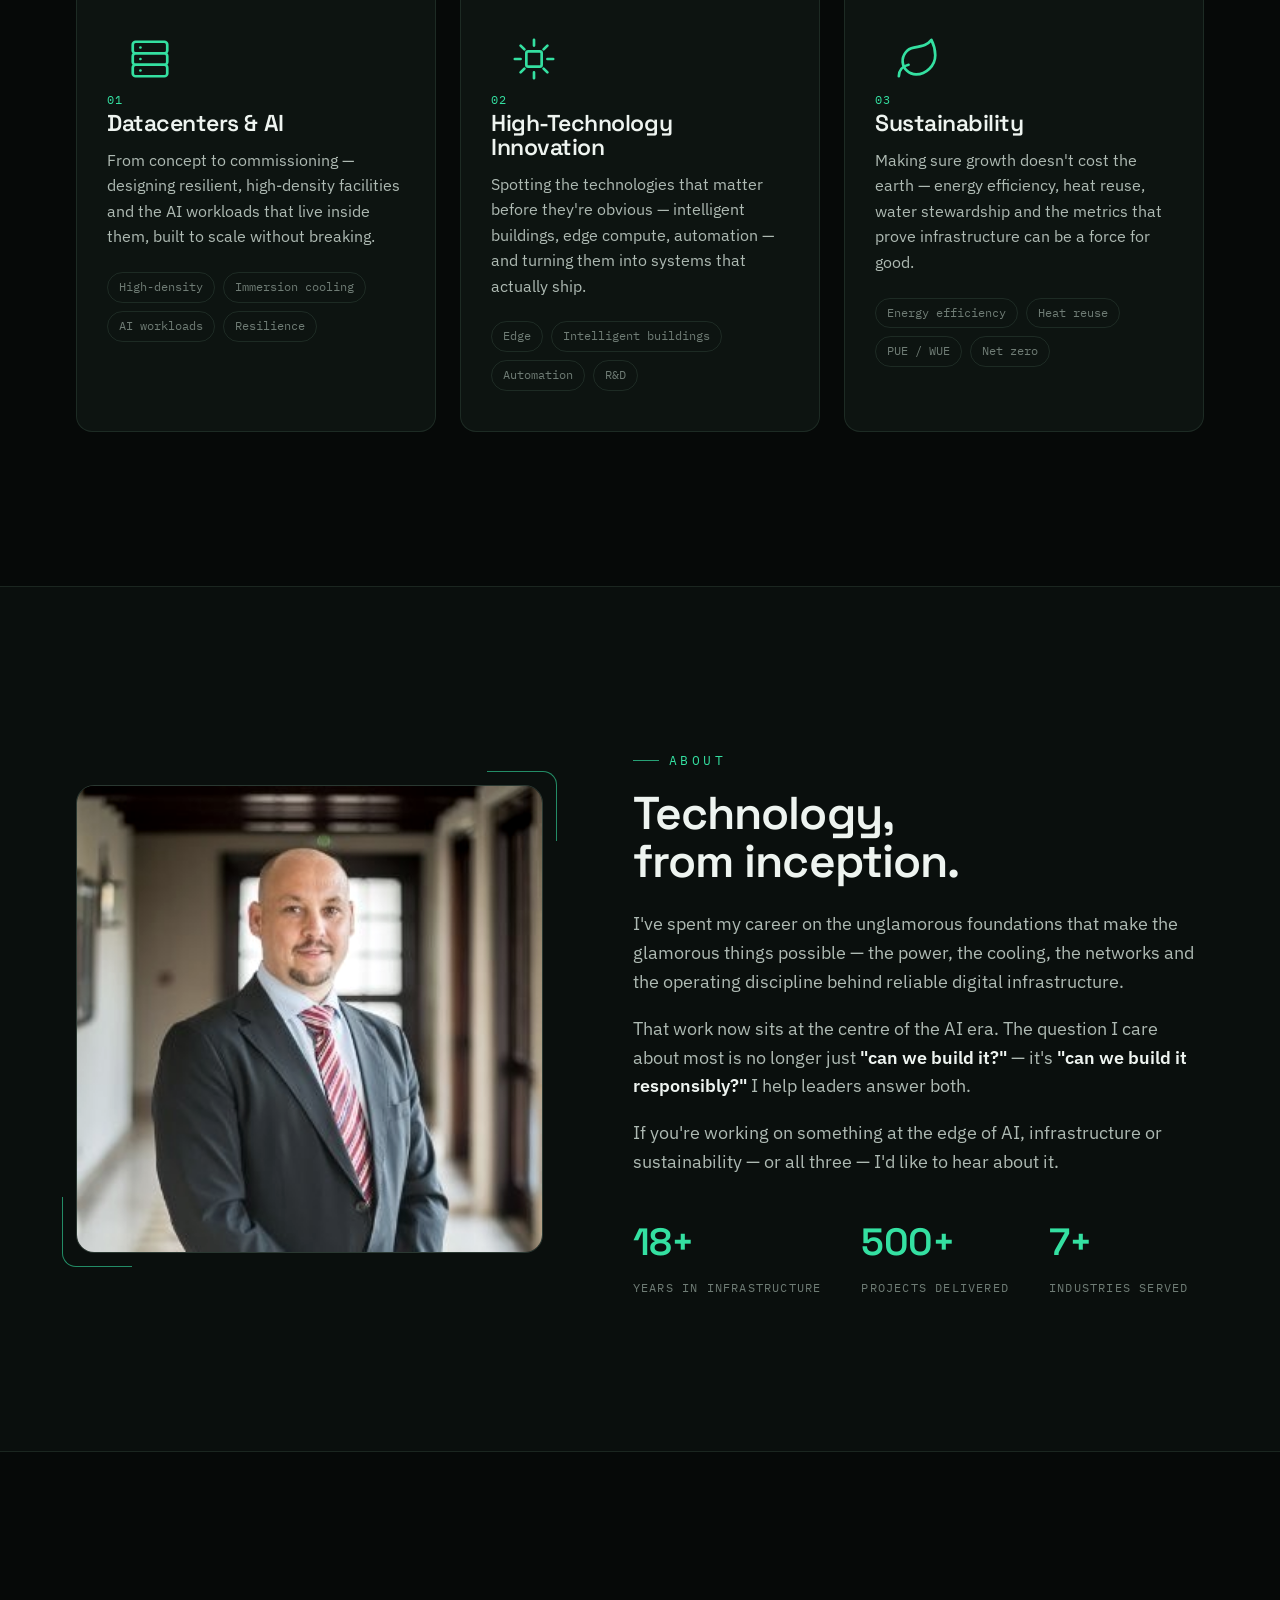
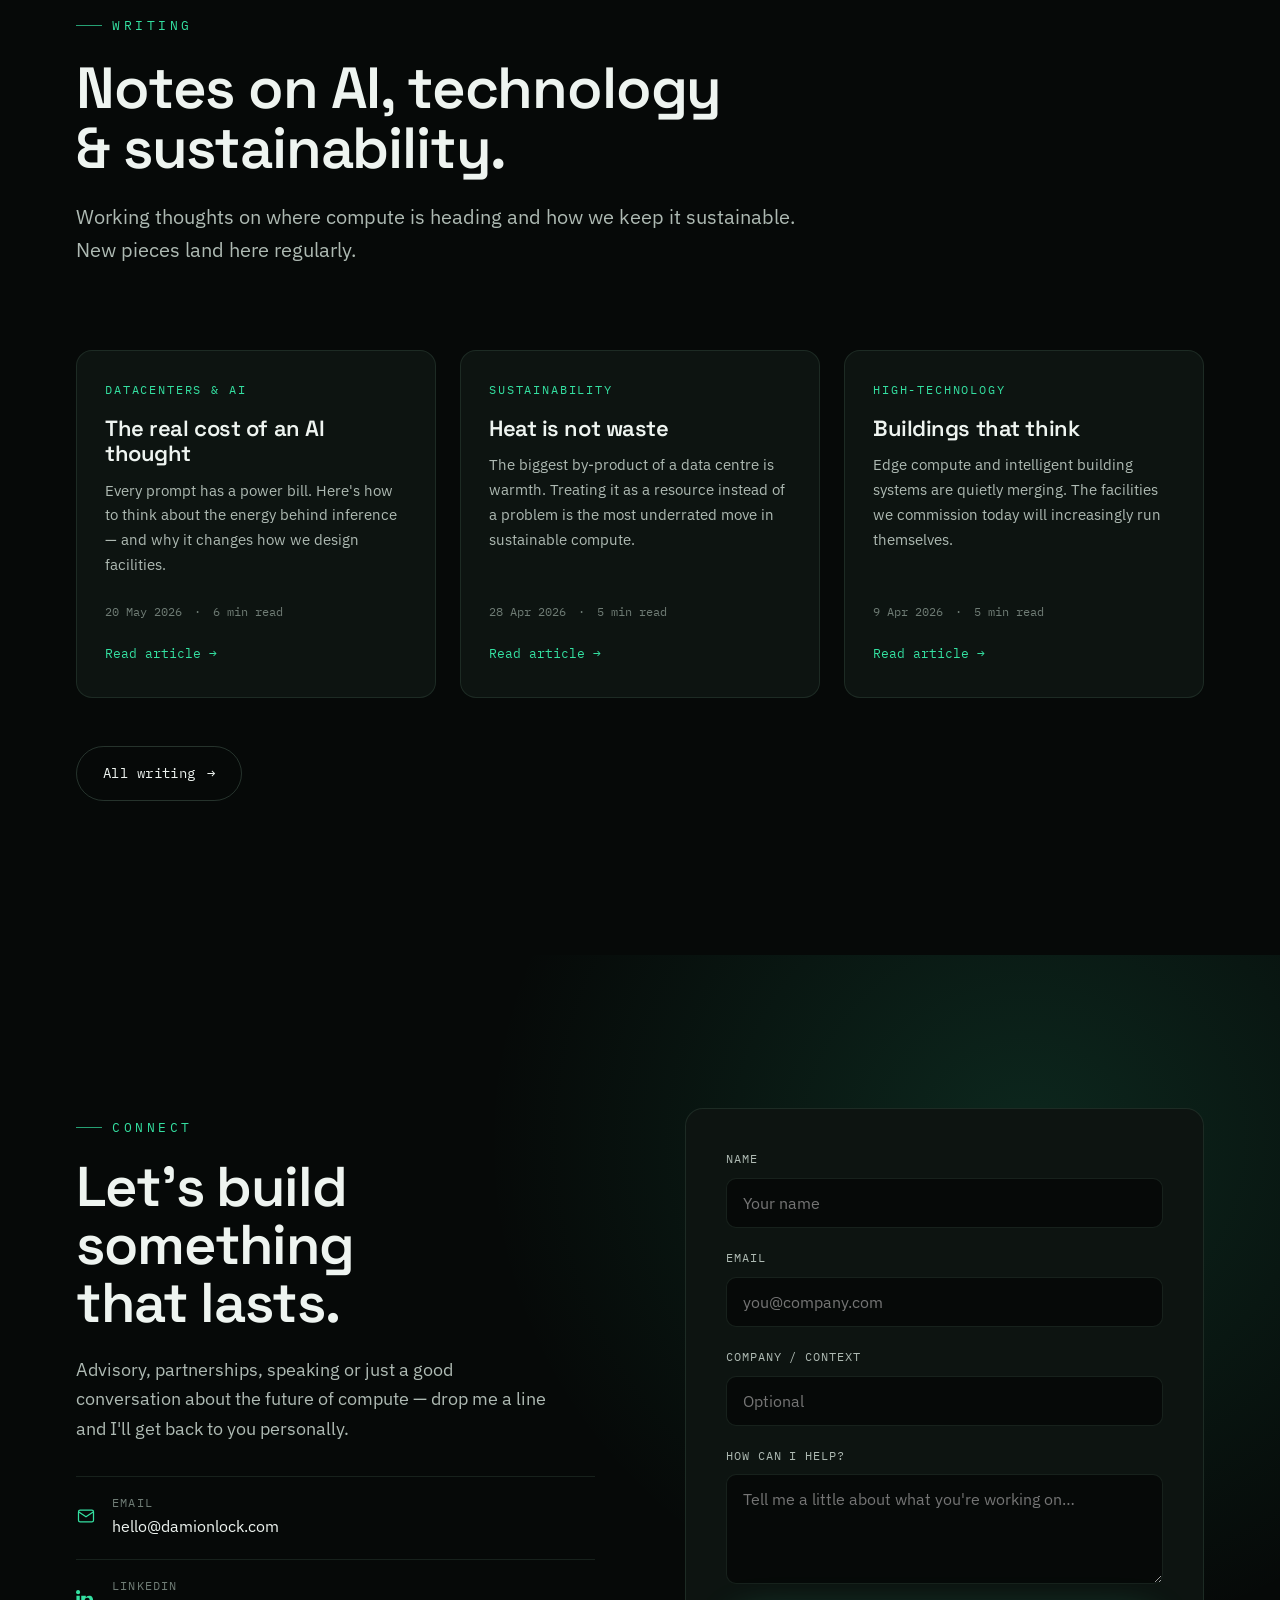
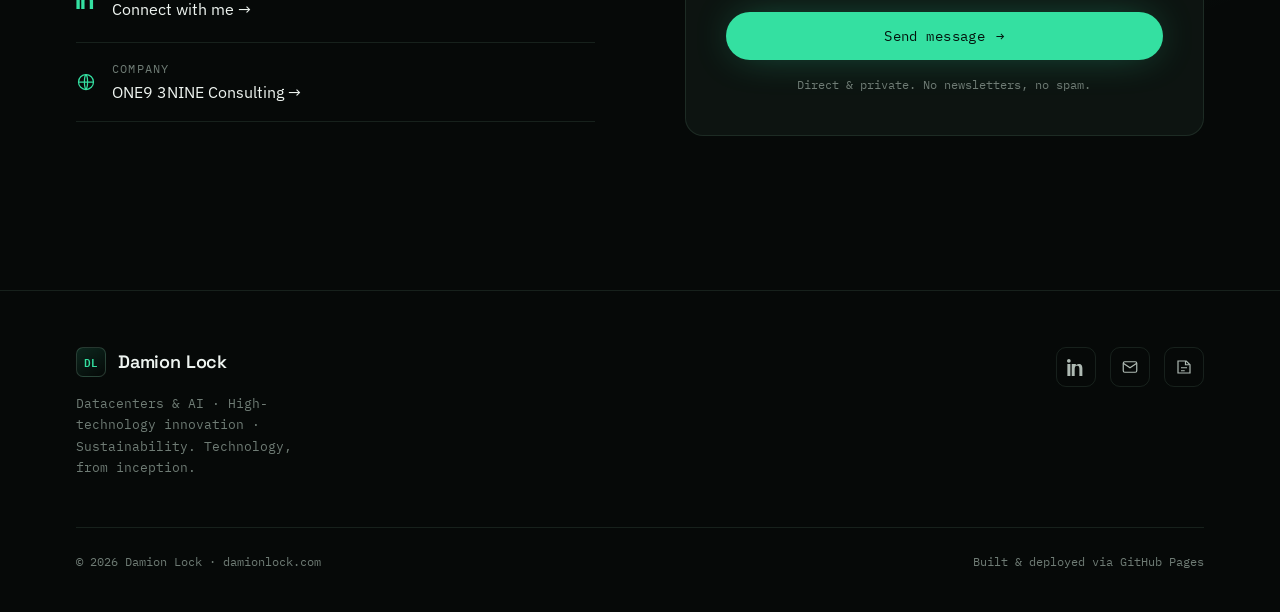
==== commit 71e16a83: "Update LinkedIn URL to damionlock profile" ====
--- a/index.html
+++ b/index.html
@@ -148,7 +148,7 @@
             <svg class="ic" viewBox="0 0 24 24" fill="none" stroke="currentColor" stroke-width="1.5"><rect x="3" y="5" width="18" height="14" rx="2"/><path d="m3 7 9 6 9-6"/></svg>
             <div><div class="k">Email</div><div class="v">hello@damionlock.com</div></div>
           </a>
-          <a class="channel" href="https://www.linkedin.com/" target="_blank" rel="noopener">
+          <a class="channel" href="https://www.linkedin.com/in/damionlock/" target="_blank" rel="noopener">
             <svg class="ic" viewBox="0 0 24 24" fill="currentColor"><path d="M4.98 3.5A2.5 2.5 0 1 1 0 3.5a2.5 2.5 0 0 1 4.98 0zM.5 8h4V24h-4V8zM8 8h3.8v2.2h.05c.53-1 1.83-2.2 3.77-2.2C19.6 8 20.5 10.5 20.5 14v10h-4v-8.8c0-2.1-.04-4.8-2.9-4.8-2.9 0-3.35 2.3-3.35 4.65V24H6.3V8z"/></svg>
             <div><div class="k">LinkedIn</div><div class="v">Connect with me →</div></div>
           </a>
@@ -193,7 +193,7 @@
         <p class="tag">Datacenters &amp; AI · High-technology innovation · Sustainability. Technology, from inception.</p>
       </div>
       <div class="footer-soc">
-        <a href="https://www.linkedin.com/" target="_blank" rel="noopener" aria-label="LinkedIn"><svg viewBox="0 0 24 24" fill="currentColor"><path d="M4.98 3.5A2.5 2.5 0 1 1 0 3.5a2.5 2.5 0 0 1 4.98 0zM.5 8h4V24h-4V8zM8 8h3.8v2.2h.05c.53-1 1.83-2.2 3.77-2.2C19.6 8 20.5 10.5 20.5 14v10h-4v-8.8c0-2.1-.04-4.8-2.9-4.8-2.9 0-3.35 2.3-3.35 4.65V24H6.3V8z"/></svg></a>
+        <a href="https://www.linkedin.com/in/damionlock/" target="_blank" rel="noopener" aria-label="LinkedIn"><svg viewBox="0 0 24 24" fill="currentColor"><path d="M4.98 3.5A2.5 2.5 0 1 1 0 3.5a2.5 2.5 0 0 1 4.98 0zM.5 8h4V24h-4V8zM8 8h3.8v2.2h.05c.53-1 1.83-2.2 3.77-2.2C19.6 8 20.5 10.5 20.5 14v10h-4v-8.8c0-2.1-.04-4.8-2.9-4.8-2.9 0-3.35 2.3-3.35 4.65V24H6.3V8z"/></svg></a>
         <a href="mailto:hello@damionlock.com" aria-label="Email"><svg viewBox="0 0 24 24" fill="none" stroke="currentColor" stroke-width="1.6"><rect x="3" y="5" width="18" height="14" rx="2"/><path d="m3 7 9 6 9-6"/></svg></a>
         <a href="blog.html" aria-label="Writing"><svg viewBox="0 0 24 24" fill="none" stroke="currentColor" stroke-width="1.6"><path d="M4 4h11l5 5v11H4z"/><path d="M14 4v5h5"/><path d="M8 13h8M8 17h5"/></svg></a>
       </div>
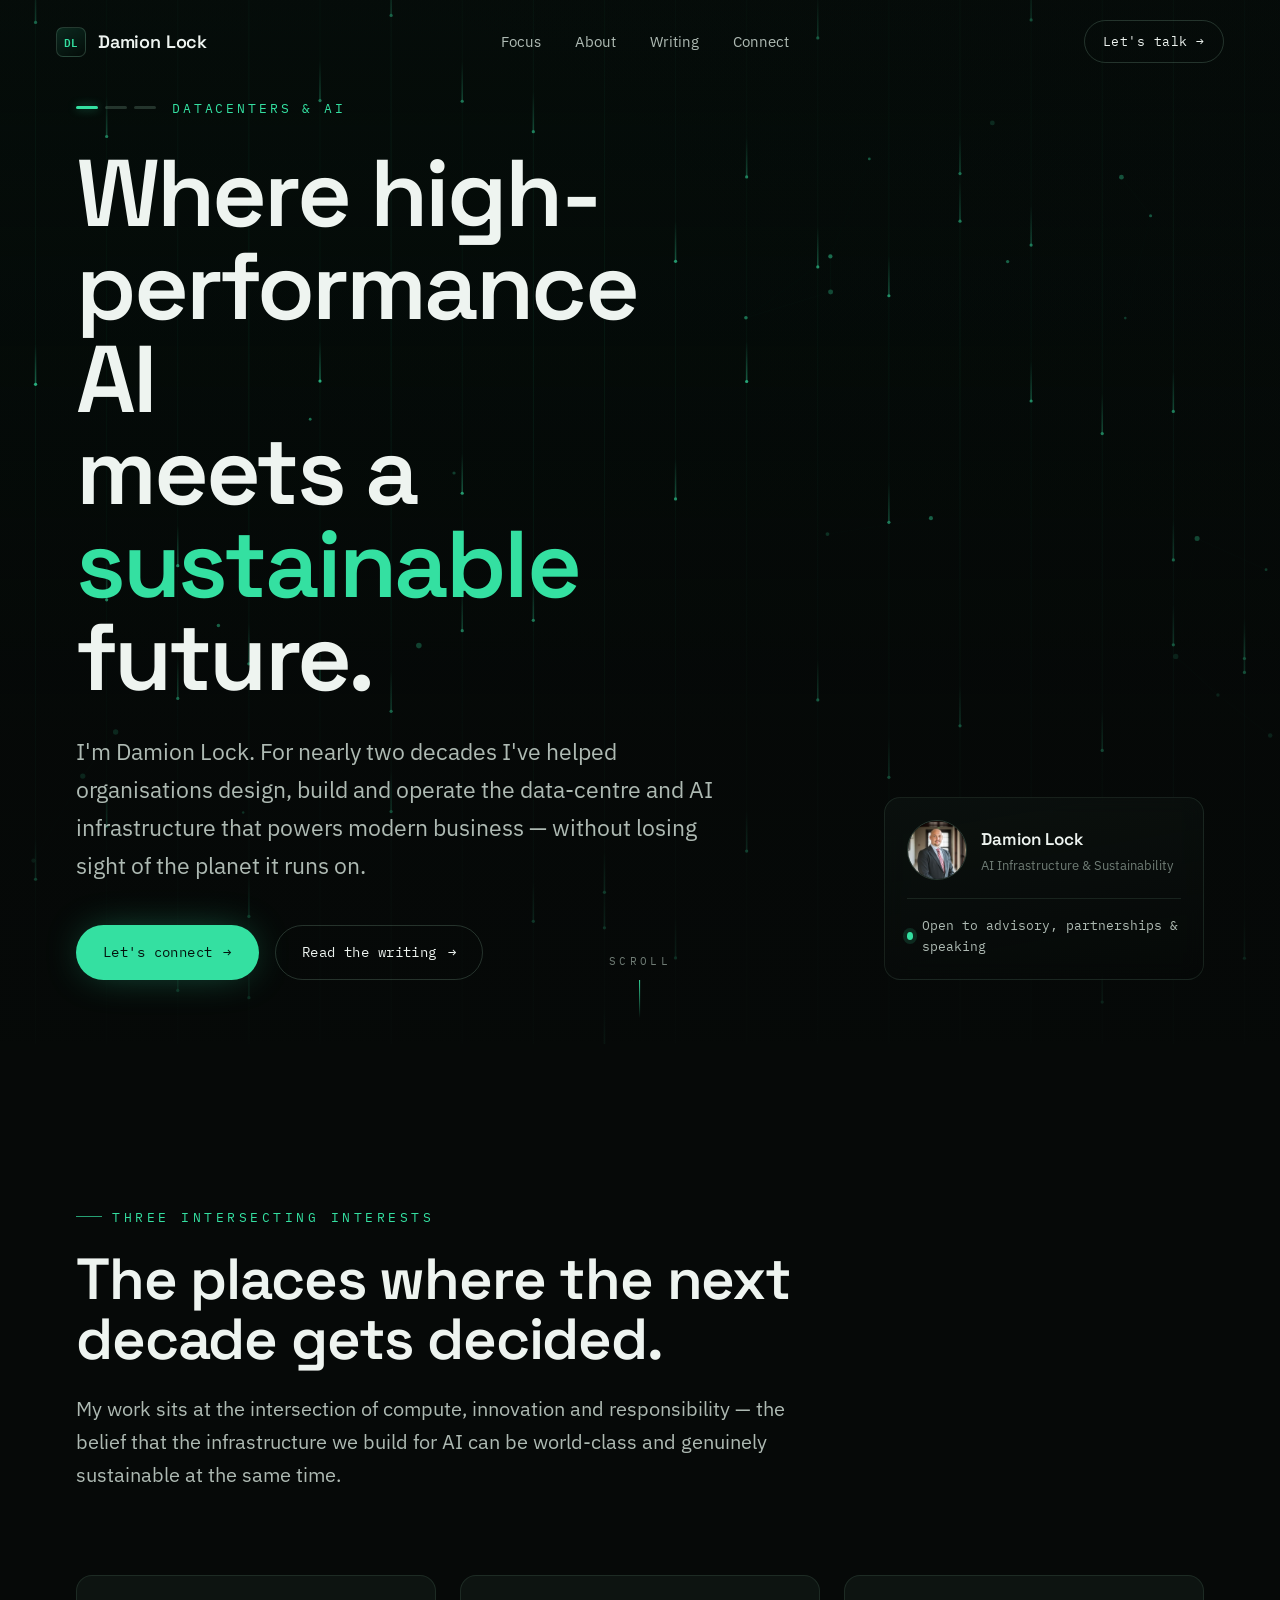
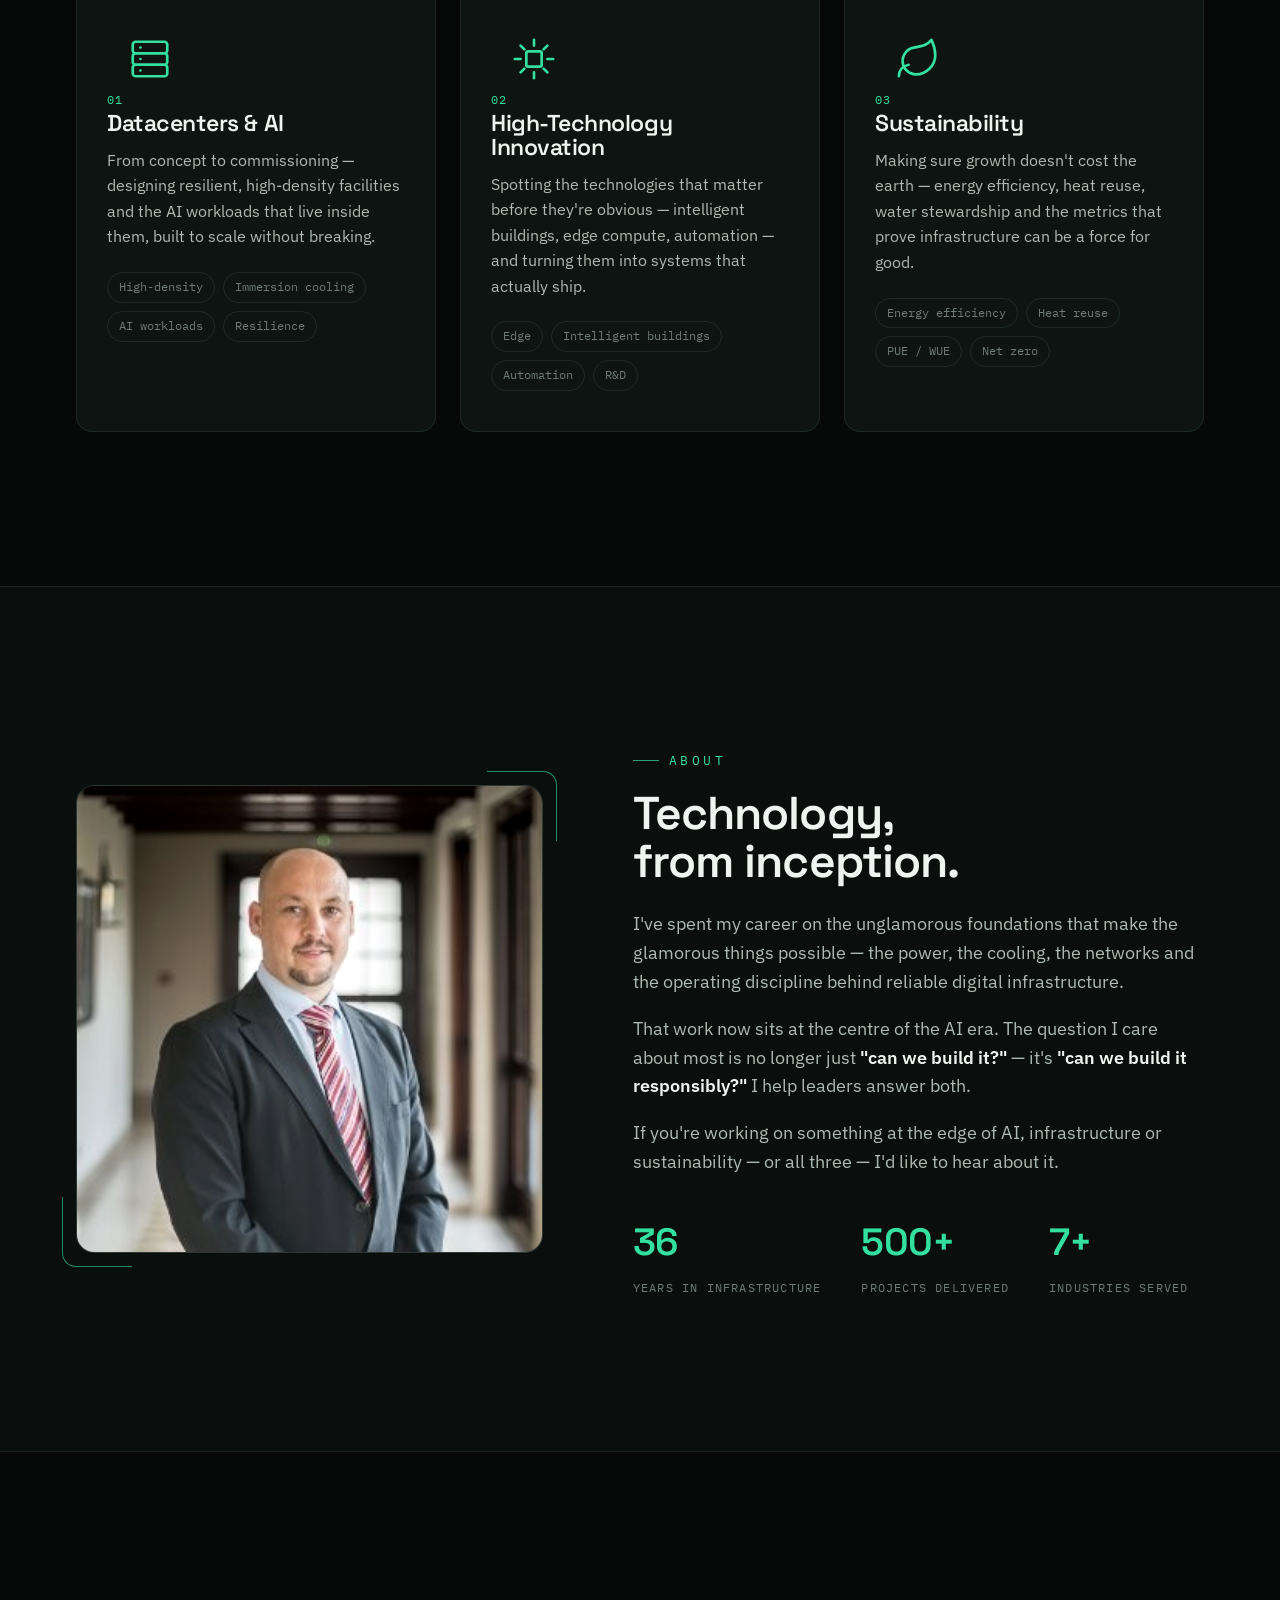
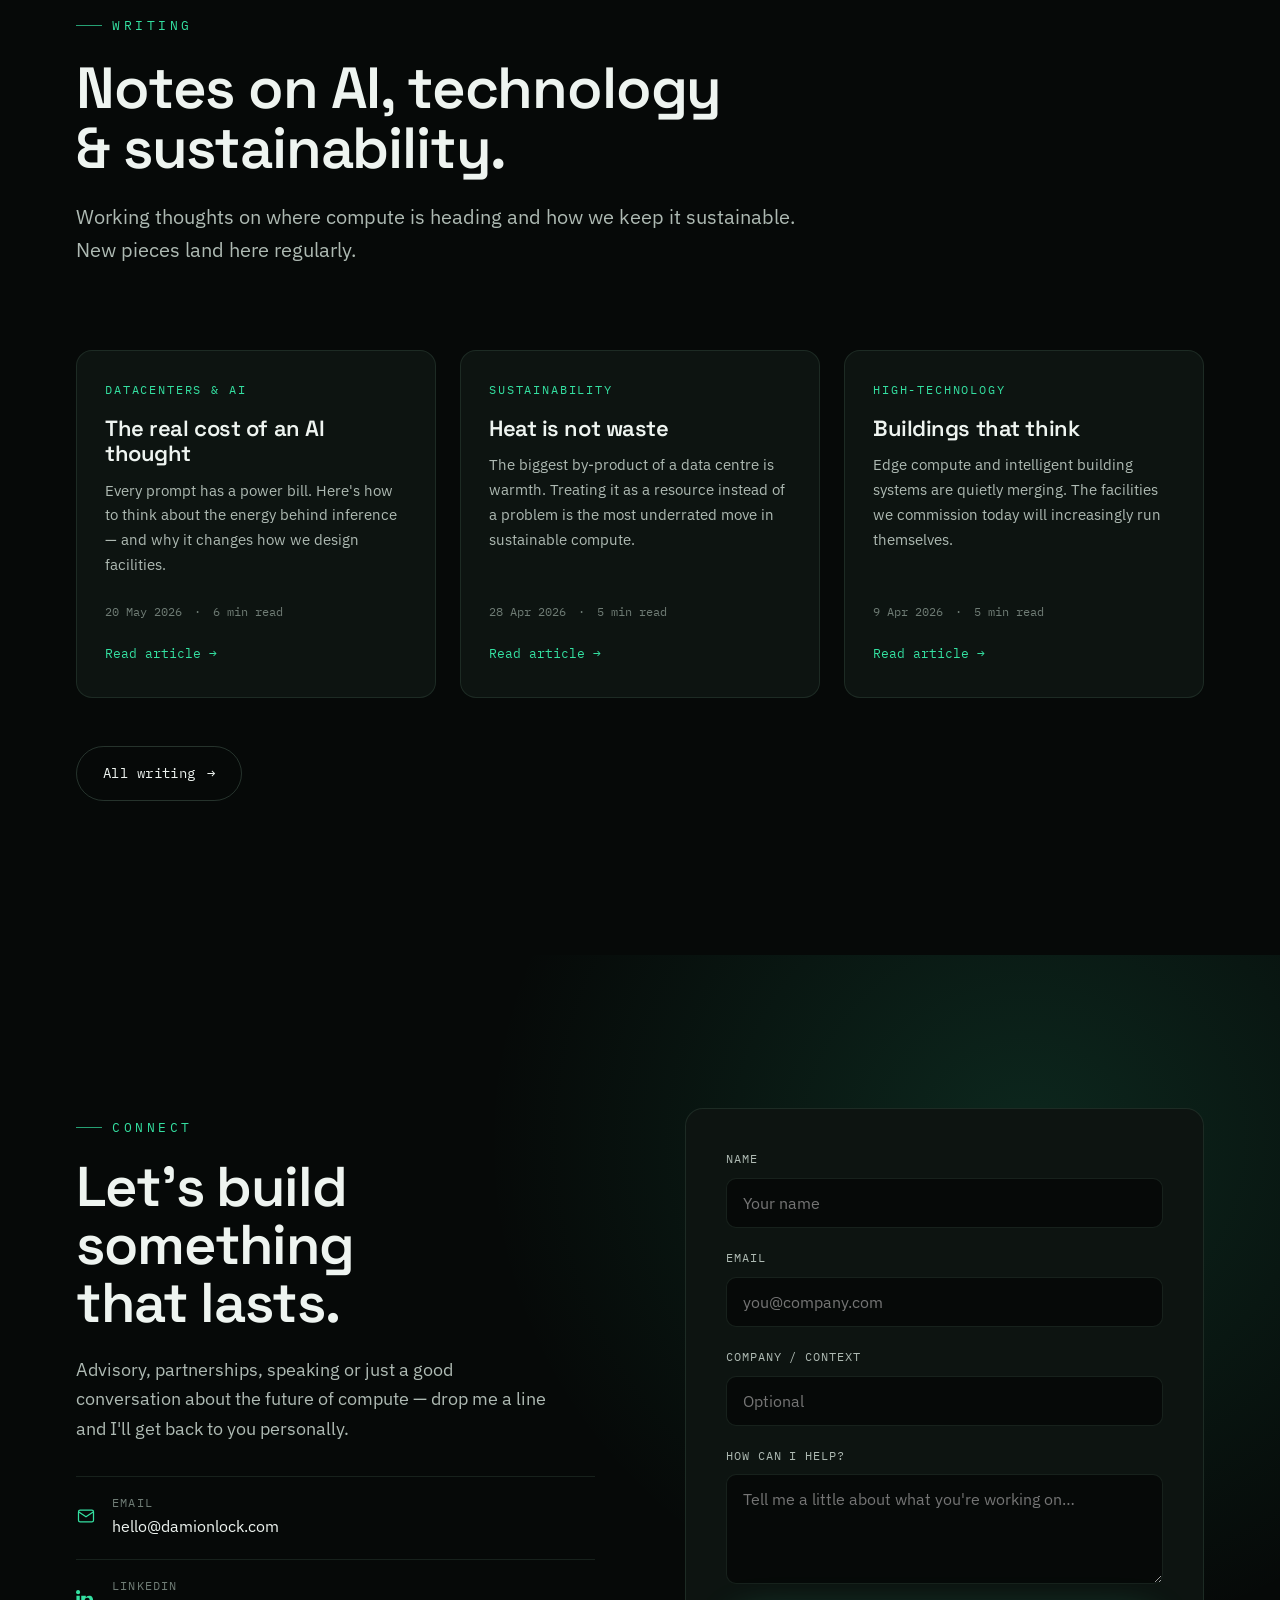
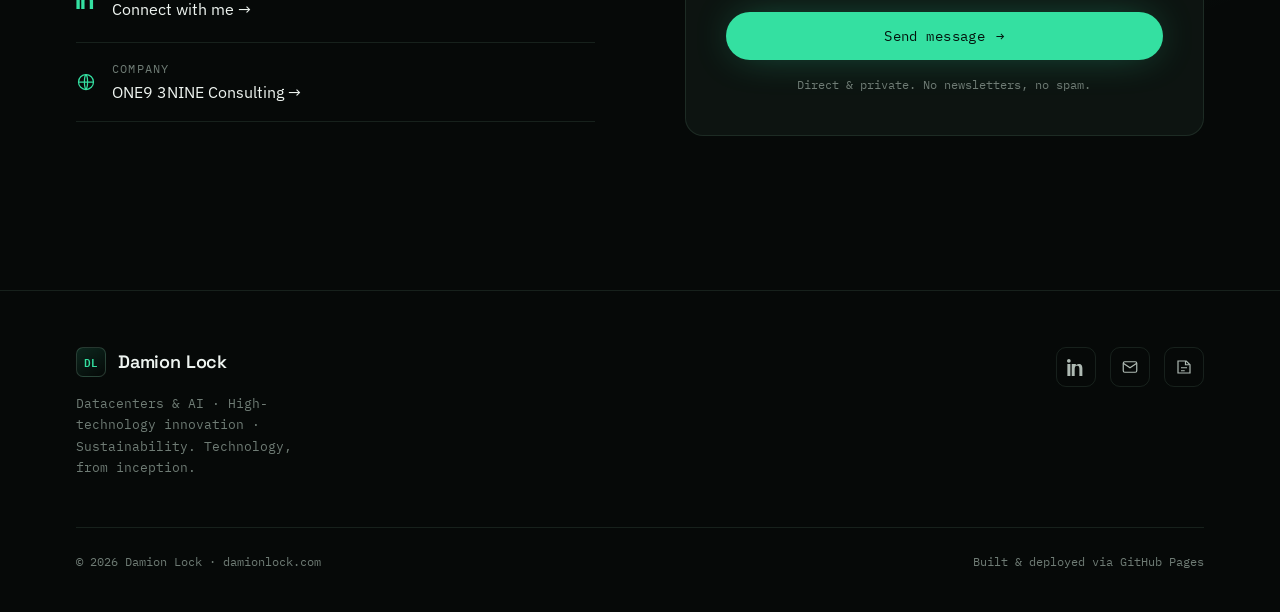
==== commit e09542f3: "Connect Formspree contact form and update years to 36" ====
--- a/index.html
+++ b/index.html
@@ -111,7 +111,7 @@
         <p>That work now sits at the centre of the AI era. The question I care about most is no longer just <strong>"can we build it?"</strong> — it's <strong>"can we build it responsibly?"</strong> I help leaders answer both.</p>
         <p>If you're working on something at the edge of AI, infrastructure or sustainability — or all three — I'd like to hear about it.</p>
         <div class="about-stats">
-          <div class="st"><div class="n">18+</div><div class="l">Years in infrastructure</div></div>
+          <div class="st"><div class="n">36</div><div class="l">Years in infrastructure</div></div>
           <div class="st"><div class="n">500+</div><div class="l">Projects delivered</div></div>
           <div class="st"><div class="n">7+</div><div class="l">Industries served</div></div>
         </div>
@@ -159,7 +159,7 @@
         </div>
       </div>
 
-      <form class="lead-form reveal" id="leadForm" data-endpoint="https://formspree.io/f/YOUR_FORM_ID">
+      <form class="lead-form reveal" id="leadForm" data-endpoint="https://formspree.io/f/xlgvykbl">
         <div class="field">
           <label for="name">Name</label>
           <input id="name" name="name" type="text" autocomplete="name" required placeholder="Your name" />
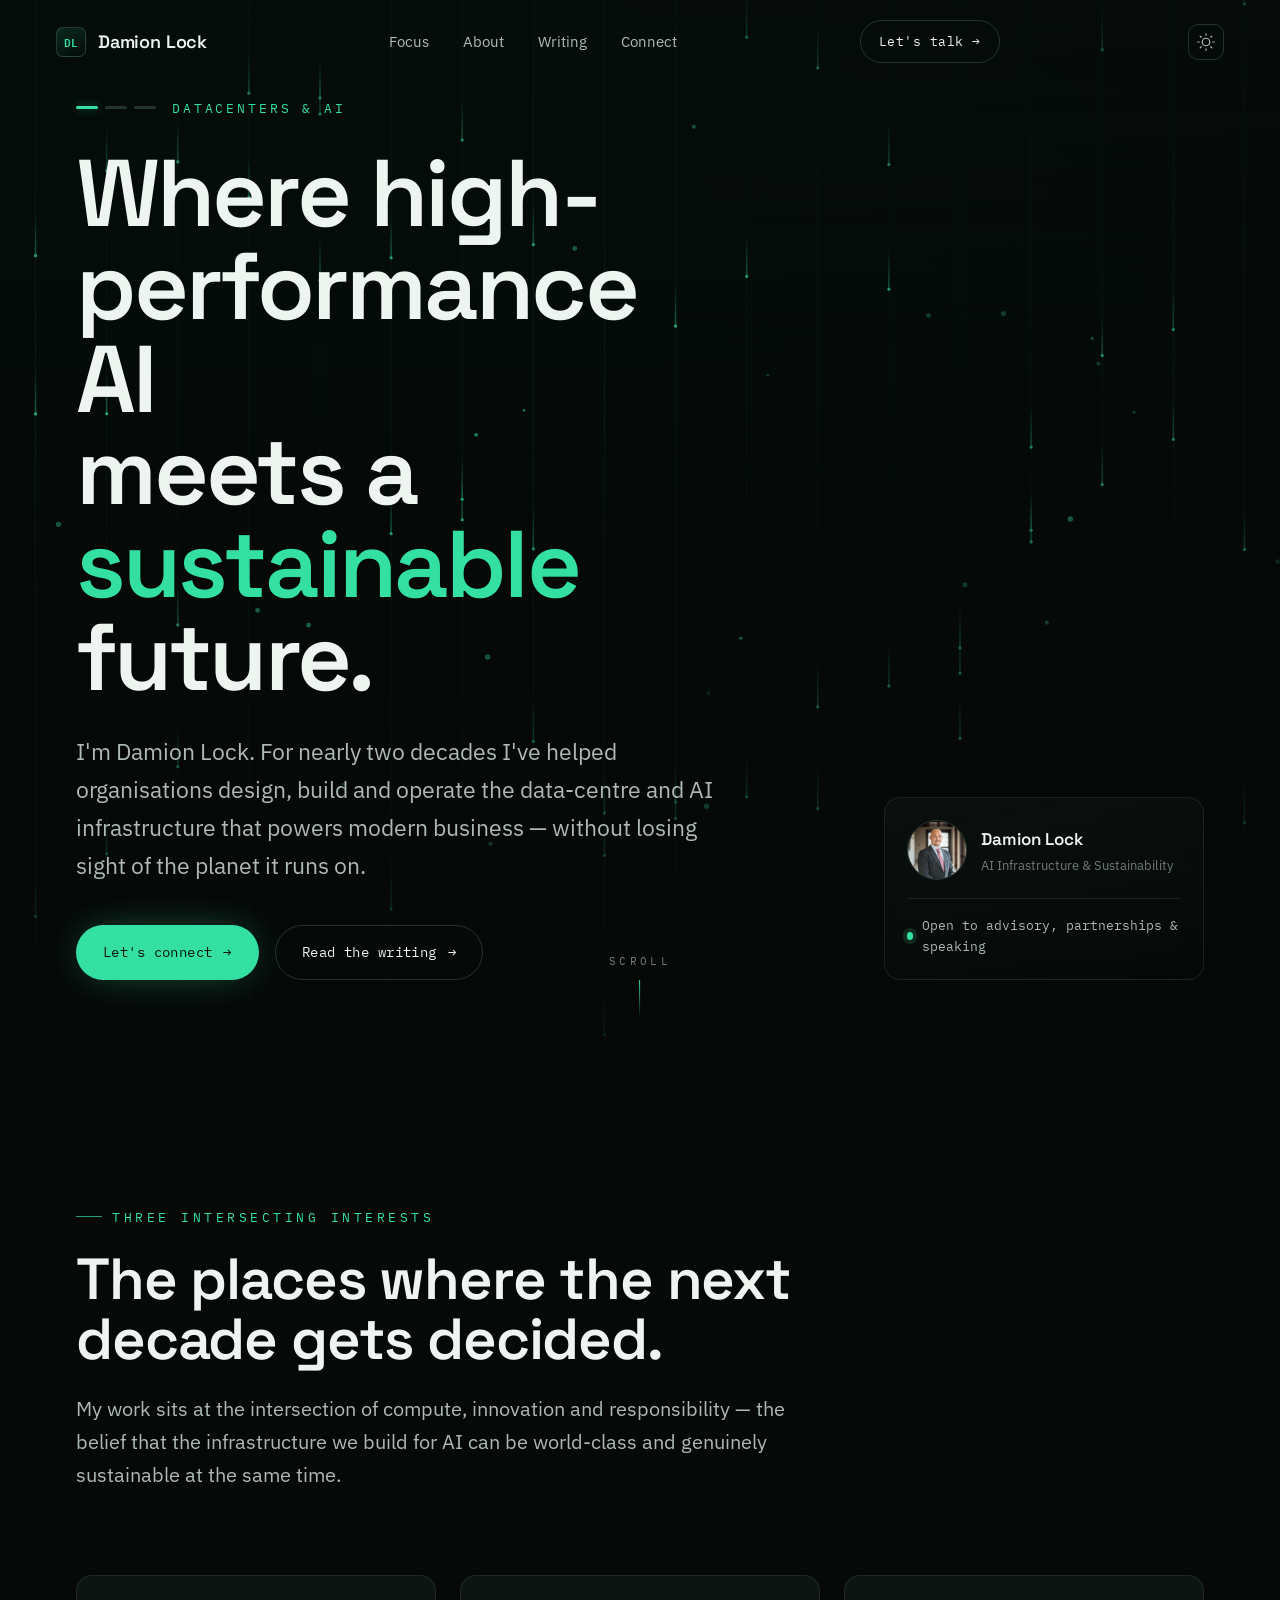
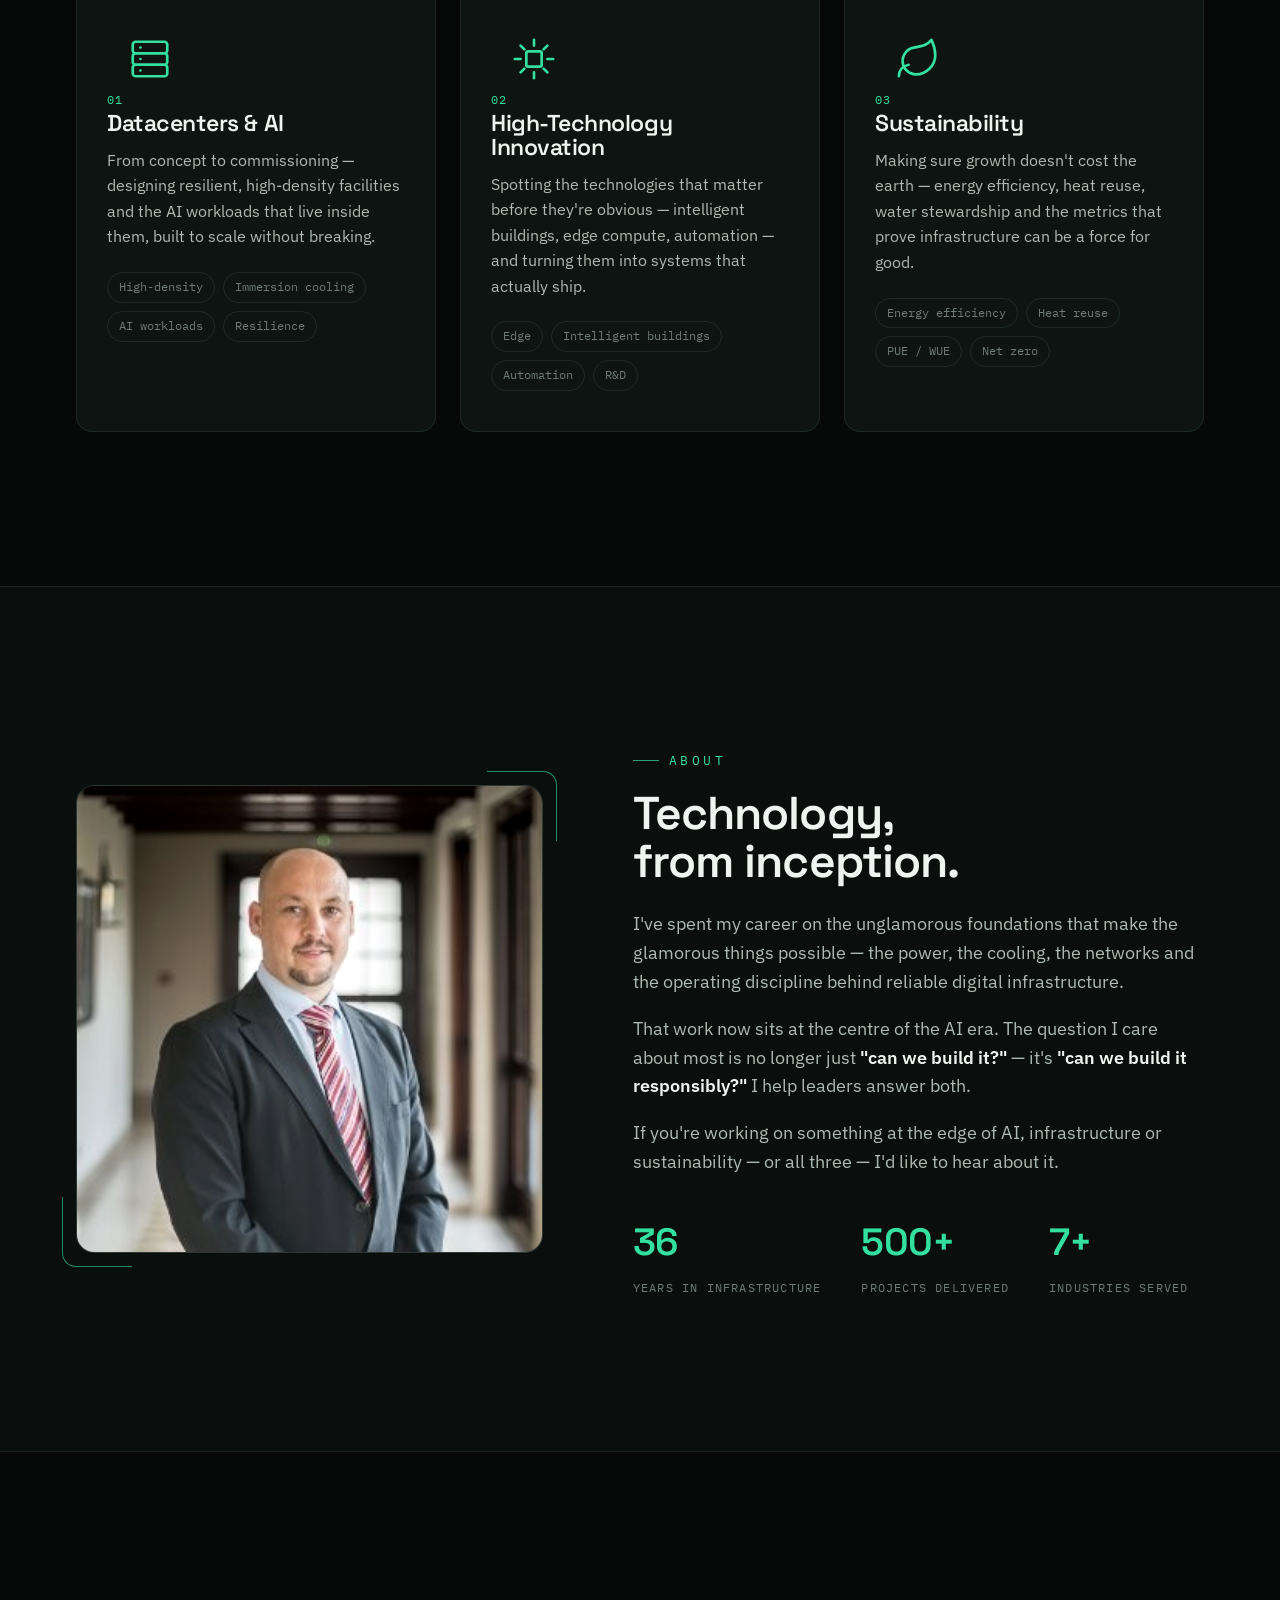
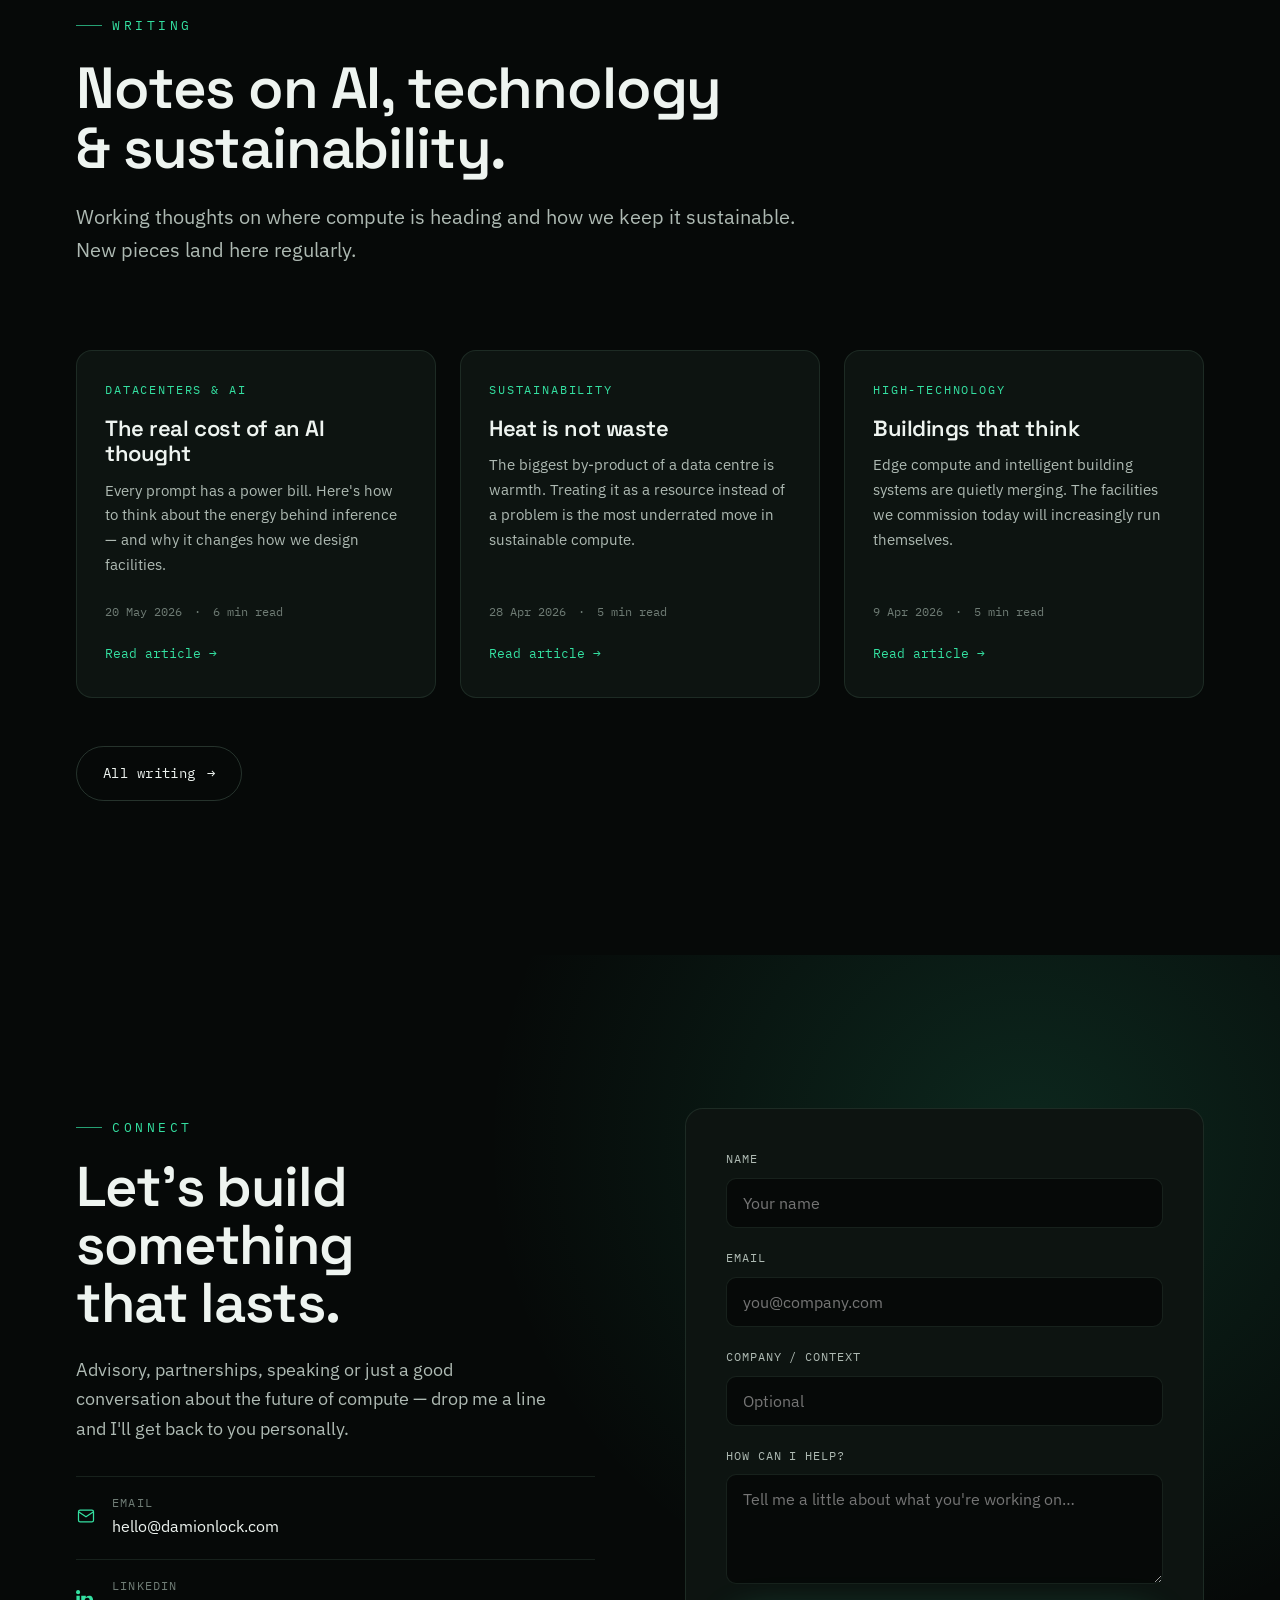
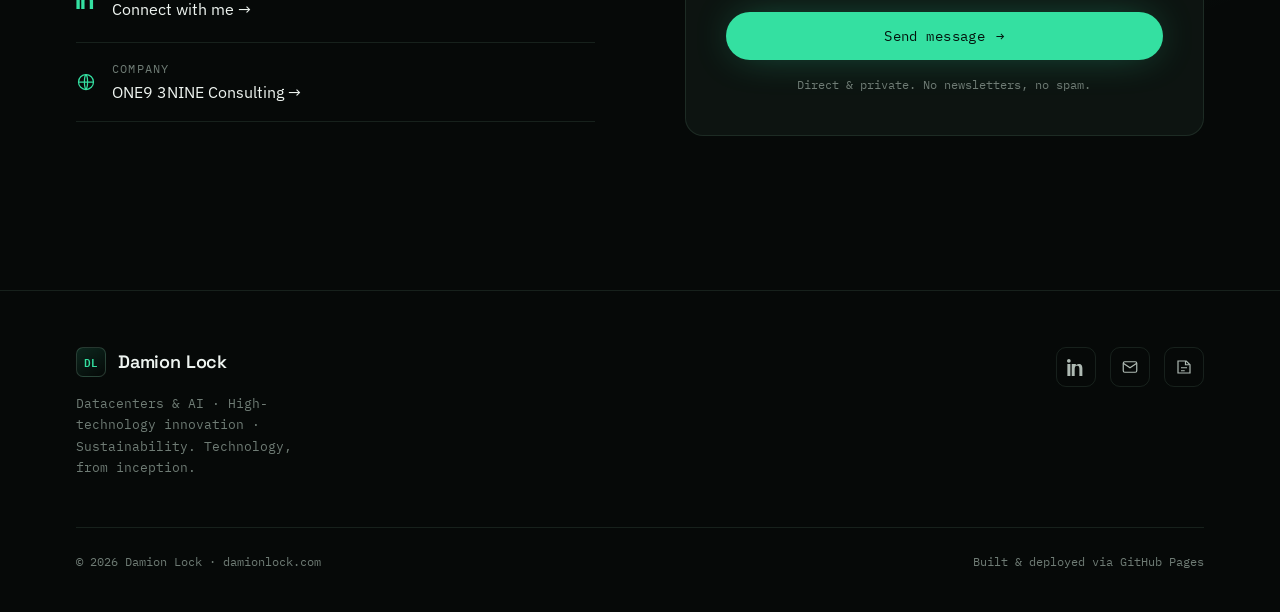
==== commit b596386c: "Add dark/light mode toggle to nav with localStorage persistence" ====
--- a/index.html
+++ b/index.html
@@ -12,6 +12,9 @@
 <link rel="preconnect" href="https://fonts.gstatic.com" crossorigin />
 <link href="https://fonts.googleapis.com/css2?family=Space+Grotesk:wght@400;500;600;700&family=IBM+Plex+Sans:wght@400;500;600&family=IBM+Plex+Mono:wght@400;500&display=swap" rel="stylesheet" />
 <link rel="stylesheet" href="css/style.css" />
+<script>/* apply saved theme before paint */
+(function(){var t=localStorage.getItem('theme');if(t)document.documentElement.setAttribute('data-theme',t)})();
+</script>
 </head>
 <body>
 
@@ -28,6 +31,10 @@
     <a href="#contact">Connect</a>
   </div>
   <a class="nav-cta" href="#contact">Let's talk →</a>
+  <button class="theme-toggle" aria-label="Toggle light/dark mode">
+    <svg class="icon-sun" viewBox="0 0 24 24" fill="none" stroke="currentColor" stroke-width="1.6" stroke-linecap="round"><circle cx="12" cy="12" r="5"/><path d="M12 1v2M12 21v2M4.22 4.22l1.42 1.42M18.36 18.36l1.42 1.42M1 12h2M21 12h2M4.22 19.78l1.42-1.42M18.36 5.64l1.42-1.42"/></svg>
+    <svg class="icon-moon" viewBox="0 0 24 24" fill="none" stroke="currentColor" stroke-width="1.6" stroke-linecap="round"><path d="M21 12.79A9 9 0 1 1 11.21 3 7 7 0 0 0 21 12.79z"/></svg>
+  </button>
 </nav>
 
 <!-- ============ HERO ============ -->
--- a/css/style.css
+++ b/css/style.css
@@ -31,6 +31,32 @@
   --maxw: 1240px;
   --ease: cubic-bezier(0.22, 1, 0.36, 1);
 }
+
+/* ---- light mode overrides ---- */
+html[data-theme="light"] {
+  --bg:        #f4f2ef;
+  --bg-2:      #eae7e2;
+  --bg-elev:   #ffffff;
+  --line:      rgba(30, 60, 45, 0.12);
+  --line-2:    rgba(30, 60, 45, 0.22);
+  --accent:    #1aa873;
+  --accent-2:  #148a5e;
+  --accent-dim:rgba(26, 168, 115, 0.12);
+  --accent-glow: rgba(26, 168, 115, 0.35);
+  --ink:       #1a1f1c;
+  --ink-soft:  #4a5550;
+  --ink-mute:  #7a8580;
+}
+html[data-theme="light"] ::selection { background: var(--accent); color: #fff; }
+html[data-theme="light"] .nav.scrolled { background: rgba(244, 242, 239, 0.82); }
+html[data-theme="light"] .hero::after {
+  background:
+    radial-gradient(120% 90% at 15% 30%, transparent 30%, rgba(244,242,239,0.55) 100%),
+    linear-gradient(180deg, rgba(244,242,239,0.55) 0%, rgba(244,242,239,0.15) 35%, rgba(244,242,239,0.78) 100%);
+}
+html[data-theme="light"] .hero-card { background: linear-gradient(170deg, rgba(255,255,255,0.8), rgba(244,242,239,0.6)); }
+html[data-theme="light"] .about-portrait img { filter: grayscale(0.05) contrast(1.02); }
+html[data-theme="light"] .btn-primary { color: #fff; }
 
 * { box-sizing: border-box; margin: 0; padding: 0; }
 
@@ -123,6 +149,21 @@
 }
 .nav-cta:hover { border-color: var(--accent); color: var(--accent) !important; box-shadow: 0 0 24px -8px var(--accent-glow); }
 .nav-burger { display: none; }
+
+/* theme toggle */
+.theme-toggle {
+  width: 36px; height: 36px; flex: none;
+  display: grid; place-items: center;
+  border: 1px solid var(--line-2); border-radius: 10px;
+  background: transparent; color: var(--ink-soft);
+  cursor: pointer; transition: all .25s var(--ease);
+  padding: 0; margin-left: 6px;
+}
+.theme-toggle:hover { border-color: var(--accent); color: var(--accent); transform: translateY(-2px); }
+.theme-toggle svg { width: 18px; height: 18px; }
+.theme-toggle .icon-moon, .theme-toggle .icon-sun { display: none; }
+html:not([data-theme="light"]) .theme-toggle .icon-sun { display: block; }
+html[data-theme="light"] .theme-toggle .icon-moon { display: block; }
 
 /* ============================================================
    HERO — cinematic cycling canvas
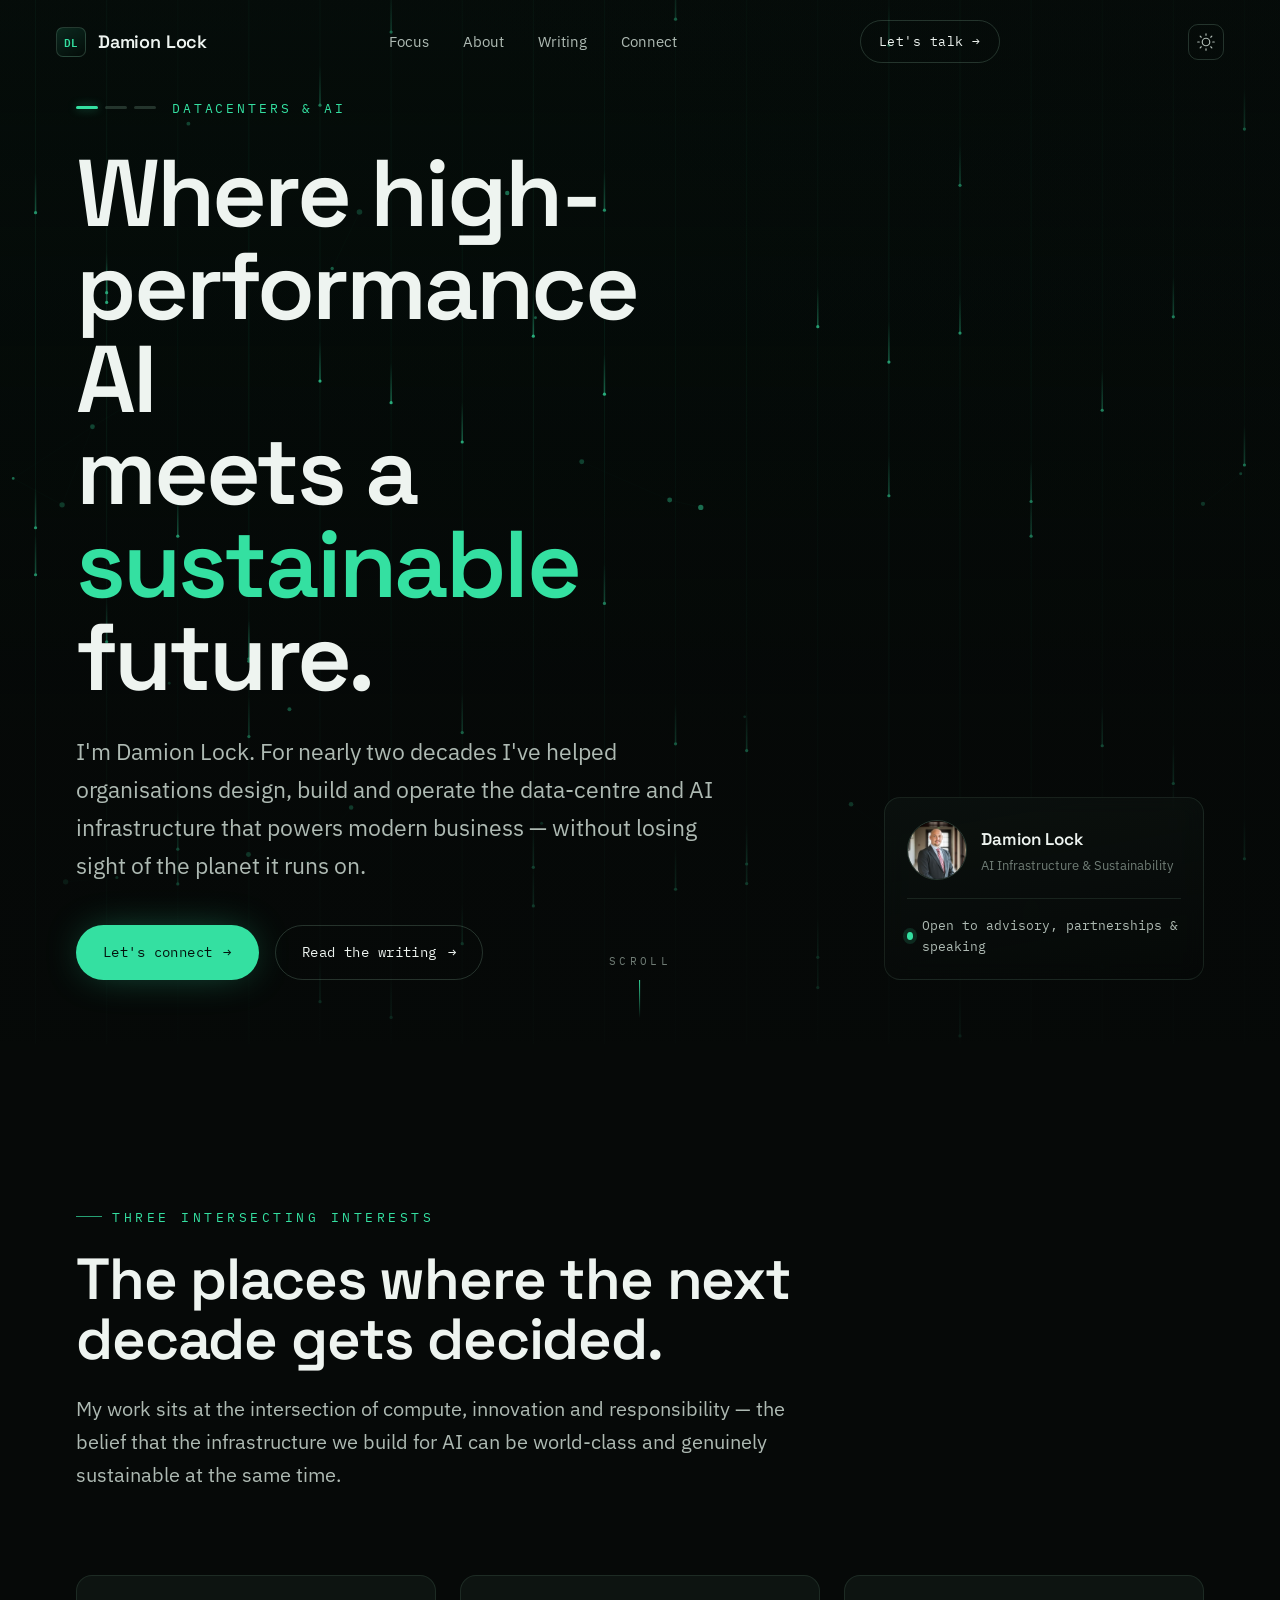
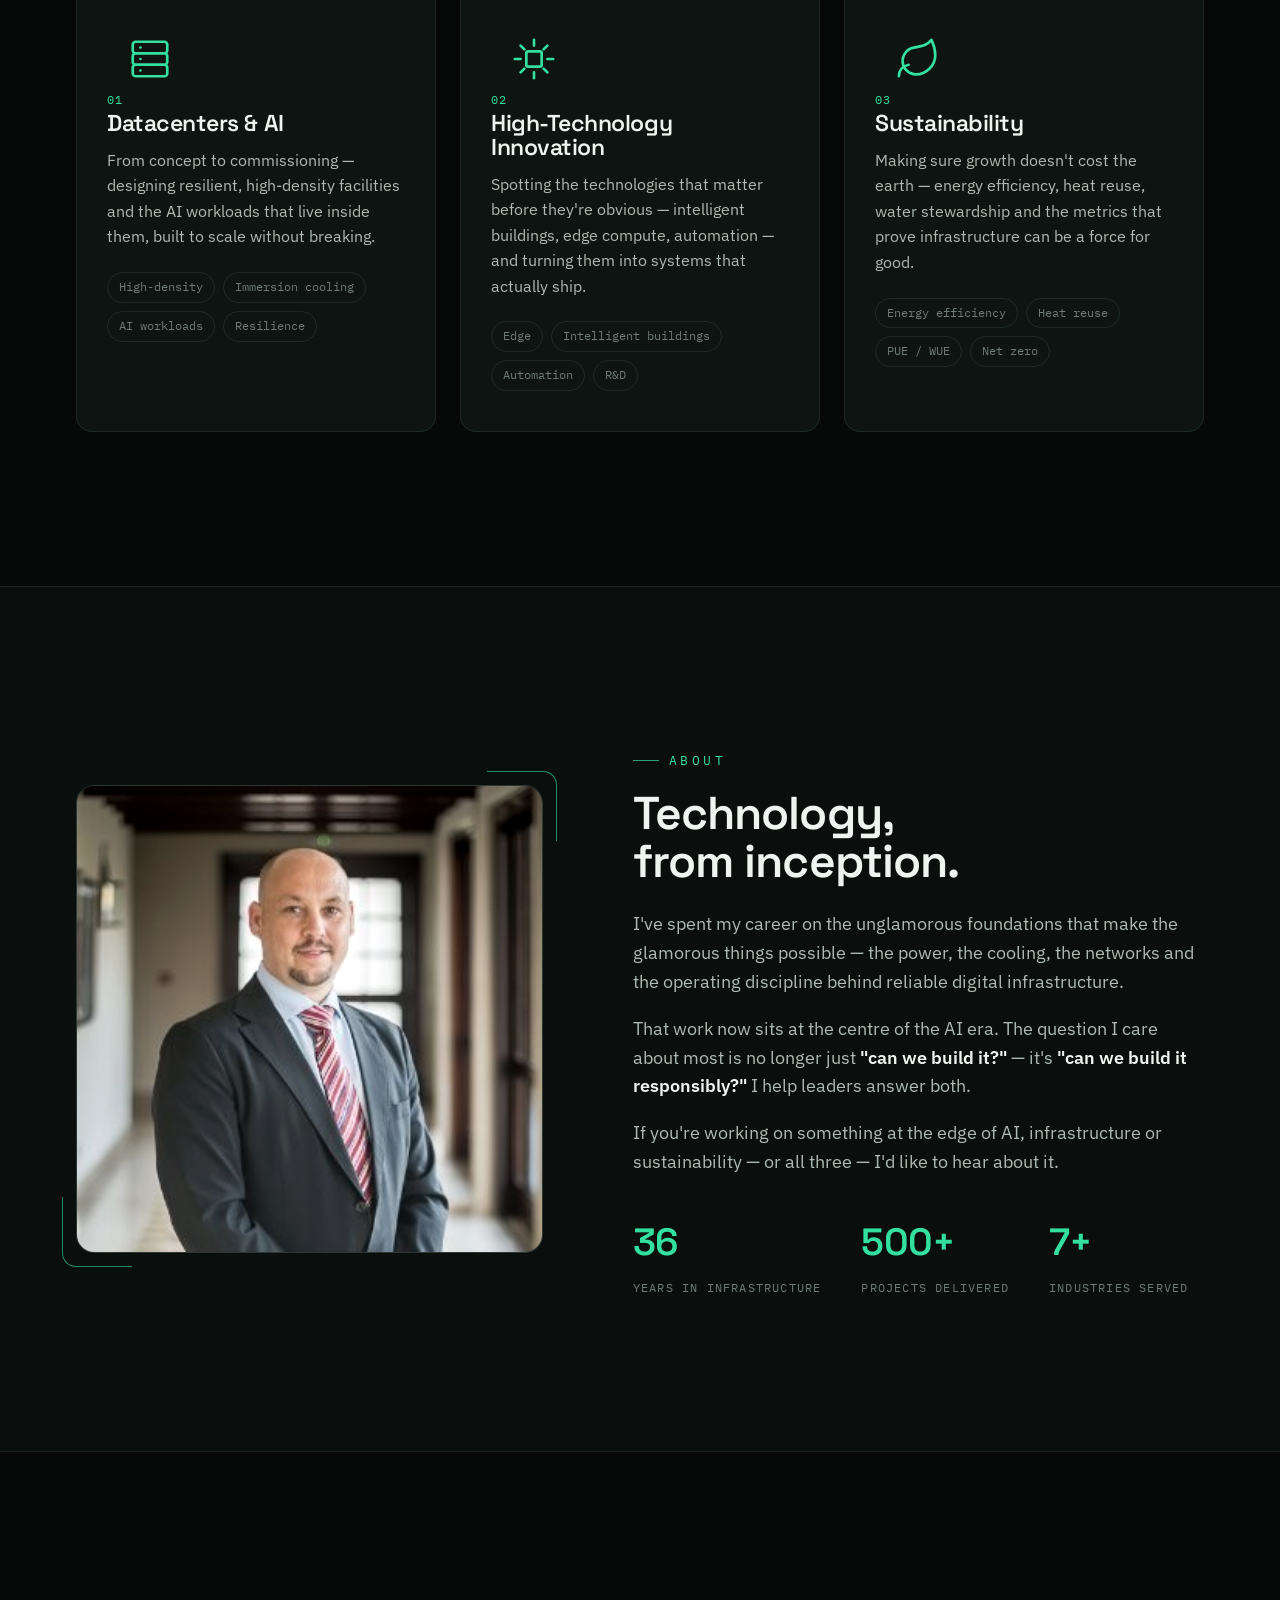
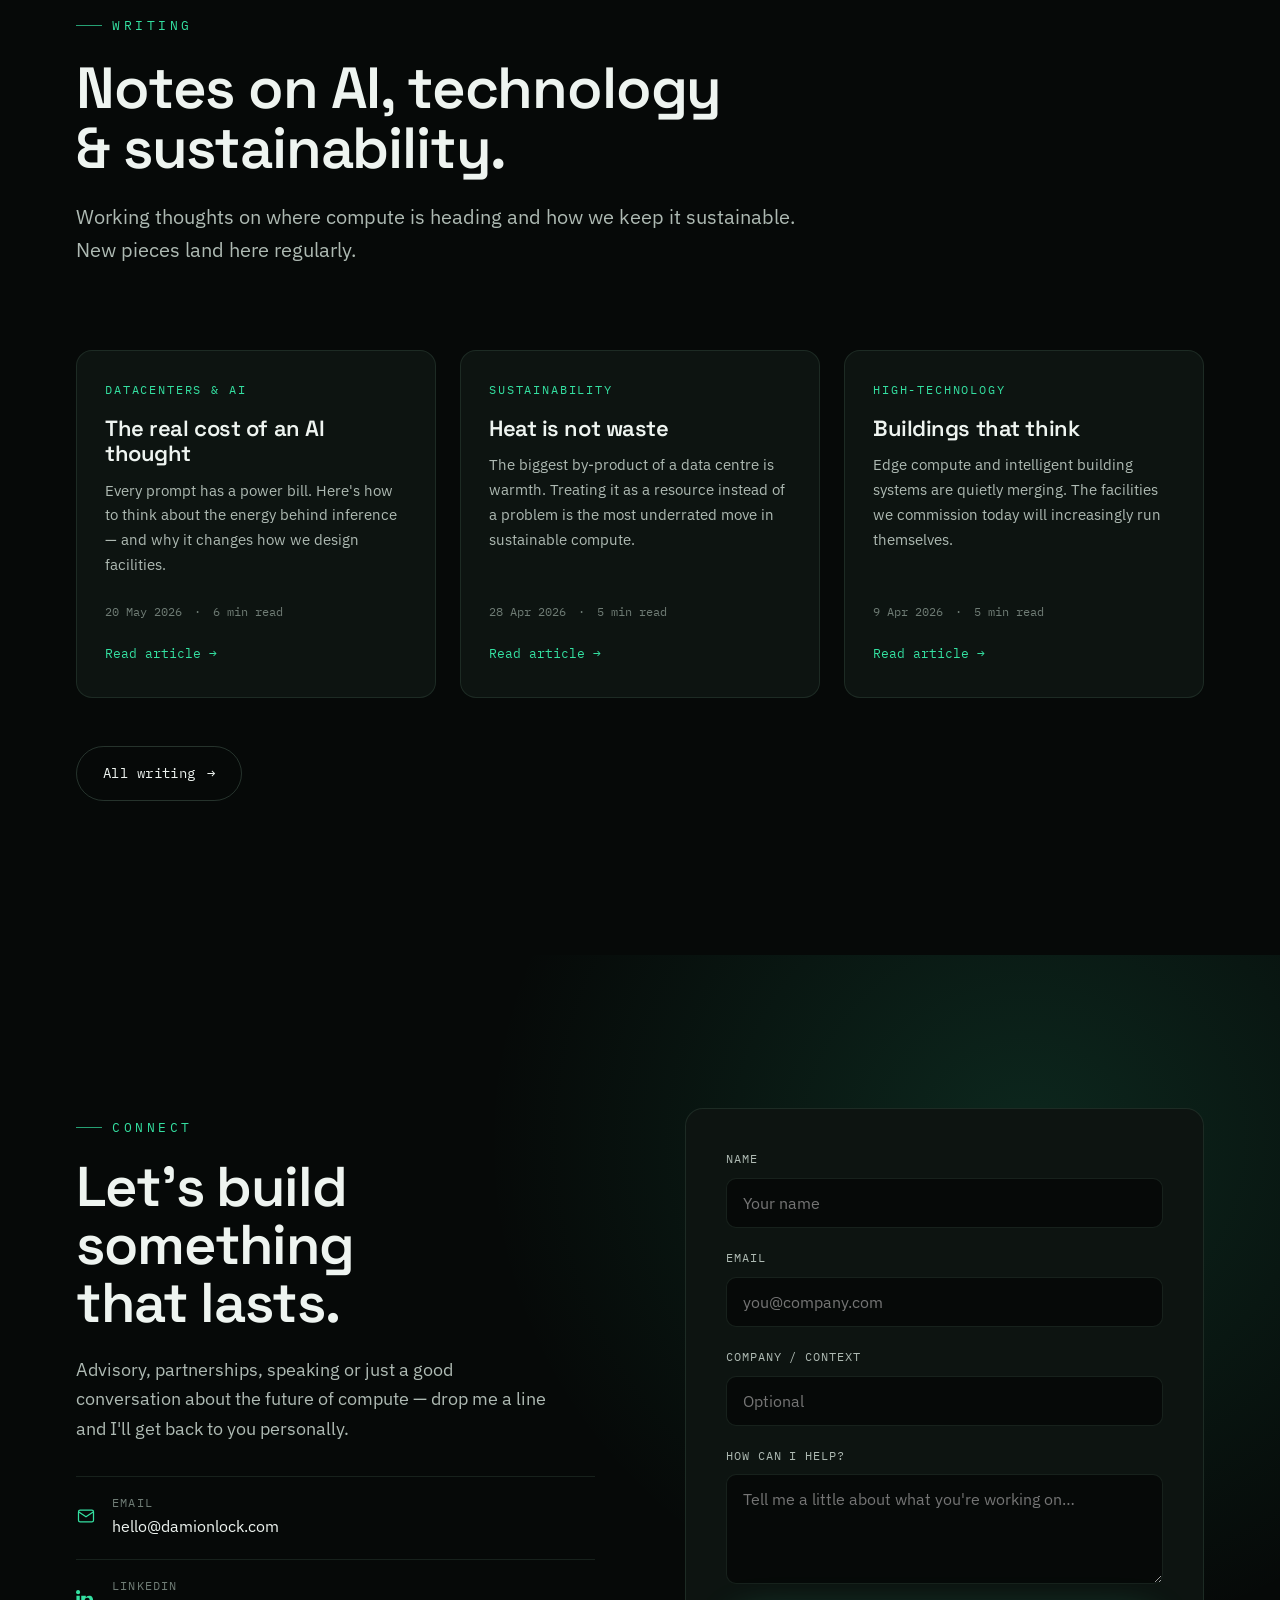
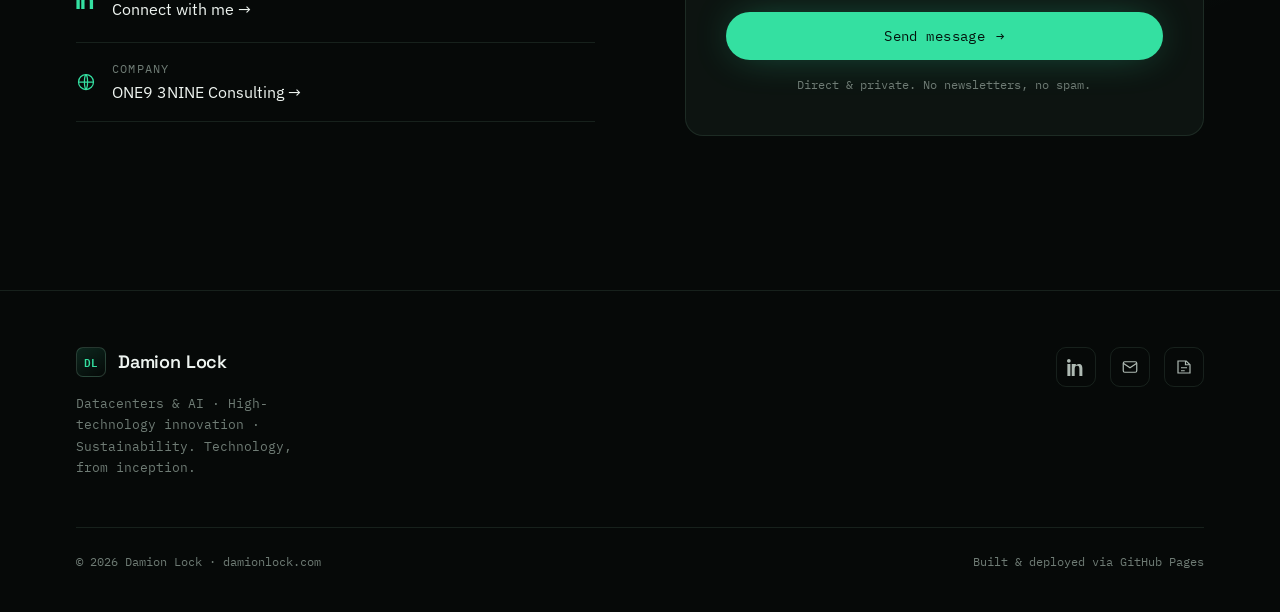
==== commit 95fd0168: "Add spam protection to contact form — honeypot, timing gate, subject line" ====
--- a/index.html
+++ b/index.html
@@ -167,6 +167,8 @@
       </div>
 
       <form class="lead-form reveal" id="leadForm" data-endpoint="https://formspree.io/f/xlgvykbl">
+        <input type="text" name="_gotcha" style="display:none !important" tabindex="-1" autocomplete="off" />
+        <input type="hidden" name="_subject" value="New contact from damionlock.com" />
         <div class="field">
           <label for="name">Name</label>
           <input id="name" name="name" type="text" autocomplete="name" required placeholder="Your name" />
